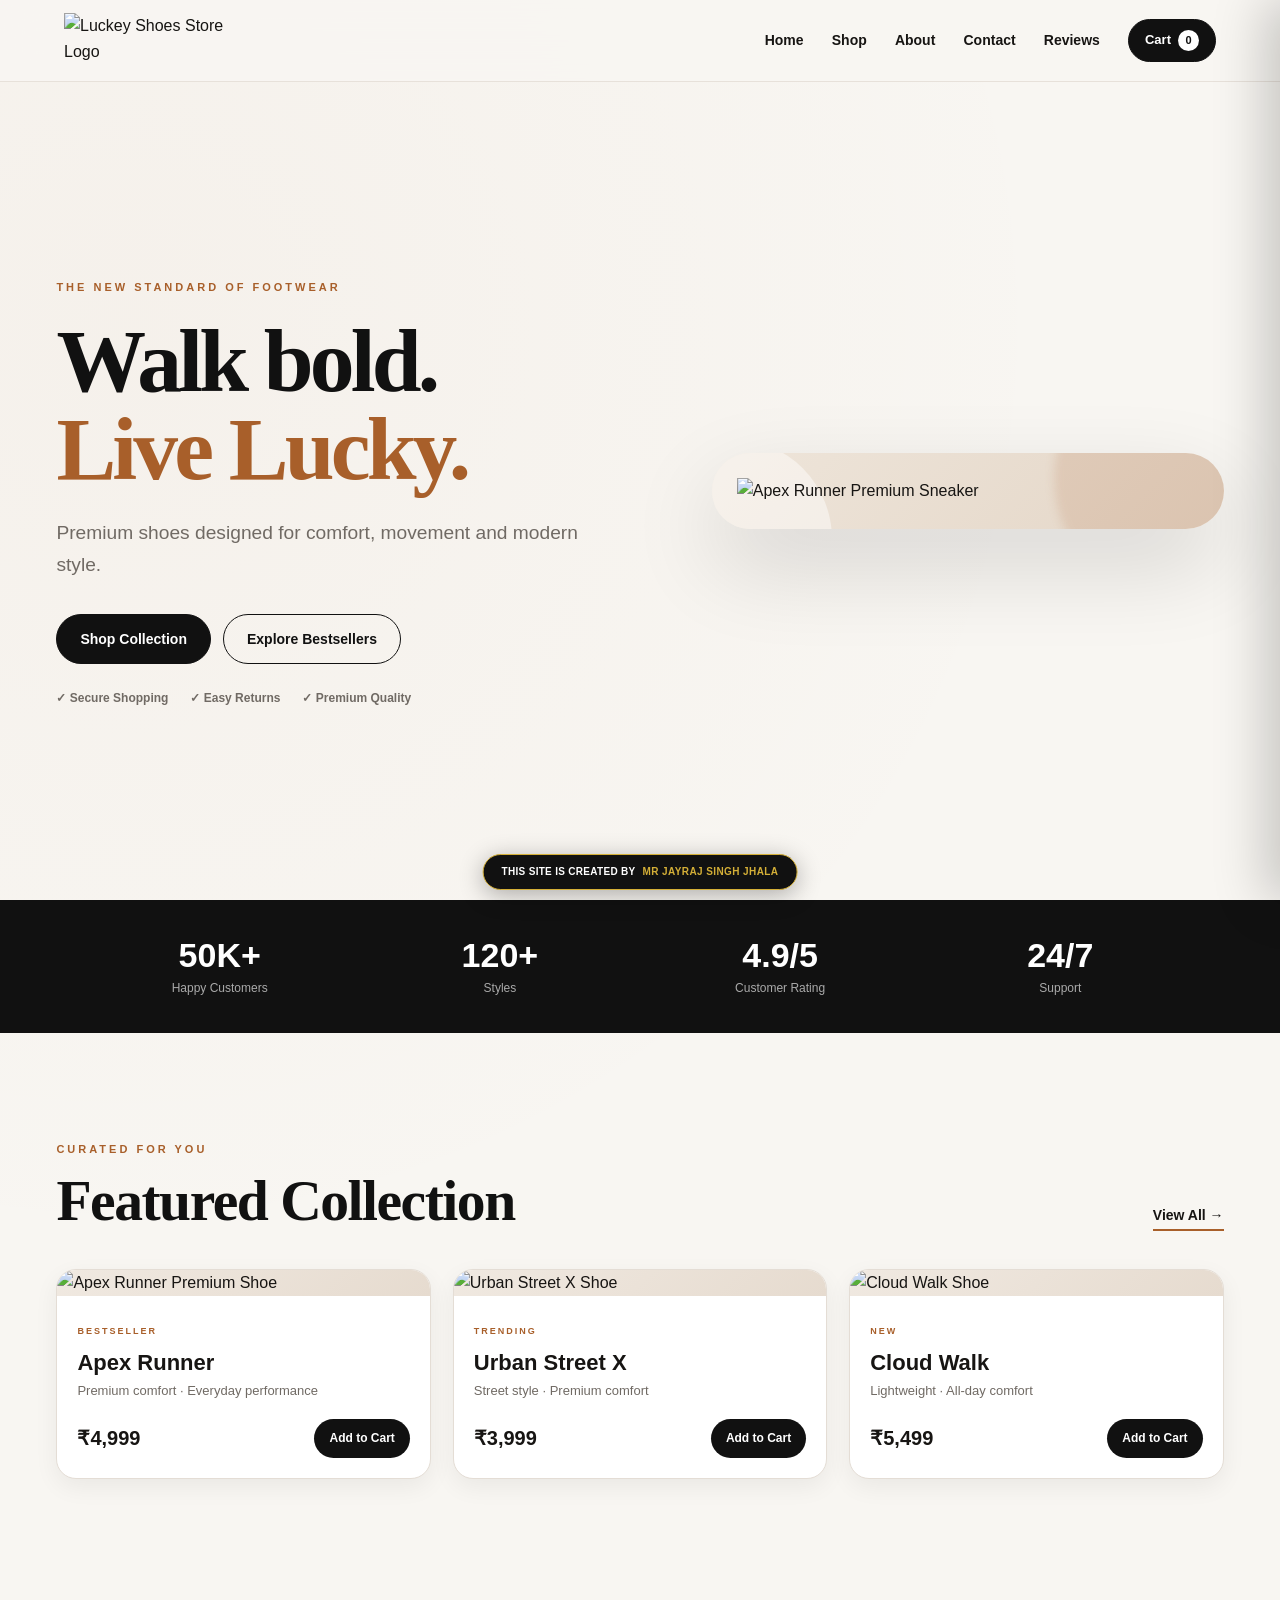
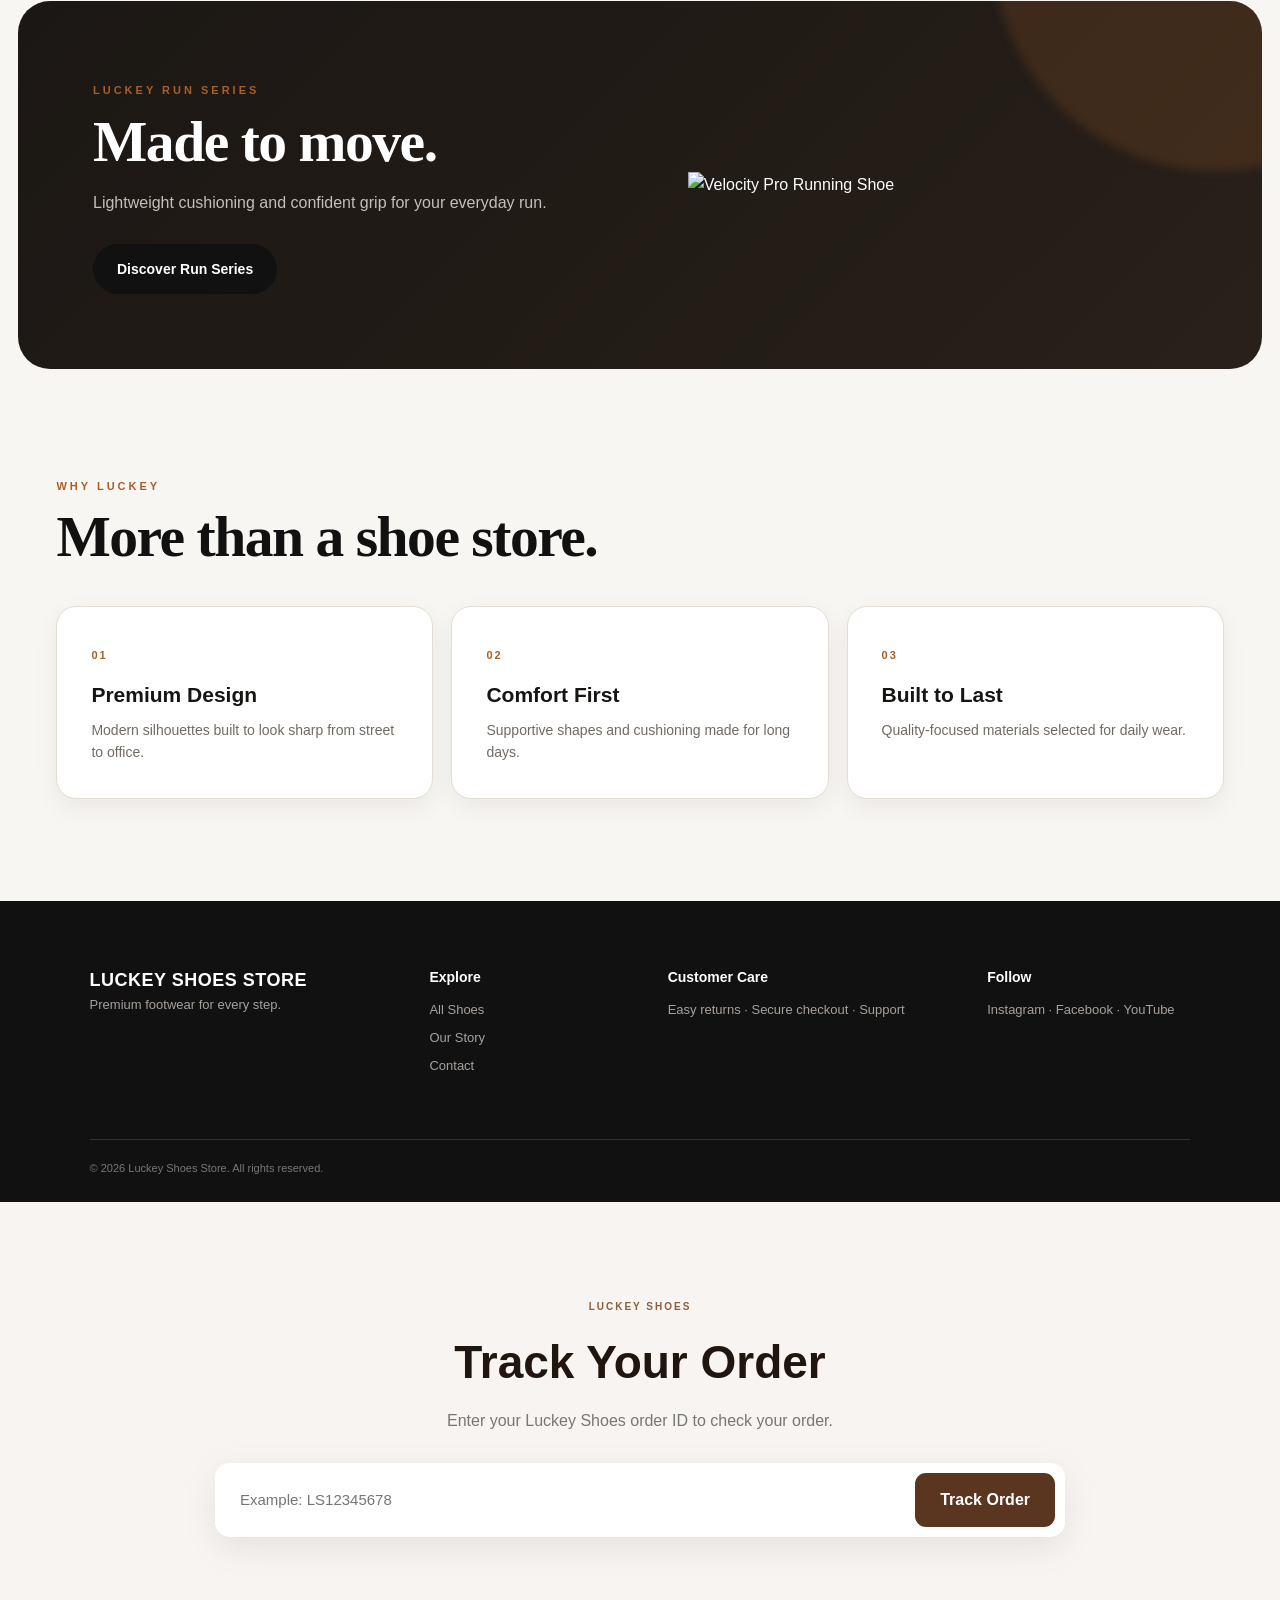
==== index.html @ 4b7e7df0 "Add files via upload" ====
<!DOCTYPE html>
<html lang="en">
<head>

<link rel="icon" href="/assets/favicon.png" type="image/png">
<link rel="shortcut icon" href="/assets/favicon.png" type="image/png">
<link rel="apple-touch-icon" href="/assets/favicon.png">

<link rel="icon" type="image/png" href="/favicon.png">

<!-- Open Graph Image -->
<meta property="og:image" content="https://luckey-shoes-store.vercel.app/og-image.jpg">
<meta property="og:image:type" content="image/jpeg">
<meta property="og:image:width" content="1536">
<meta property="og:image:height" content="1024">
<meta property="og:title" content="Luckey Shoes Collection">
<meta property="og:description" content="Step Into Legacy — Luckey Shoes Collection">

  <!-- =========================================
       BASIC META
       ========================================= -->

  <meta charset="UTF-8">

  <meta
    name="viewport"
    content="width=device-width, initial-scale=1.0">

  <meta
    name="theme-color"
    content="#111111">

  <meta
    name="robots"
    content="index, follow, max-image-preview:large">

  <!-- =========================================
       SEO TITLE
       ========================================= -->

  <title>
    Luckey Shoes Store | Premium Shoes & Sneakers
  </title>


  <!-- =========================================
       SEO DESCRIPTION
       ========================================= -->

  <meta
    name="description"
    content="Shop premium shoes, sneakers, running shoes, formal footwear and stylish streetwear at Luckey Shoes Store. Discover quality footwear for every step.">


  <!-- =========================================
       KEYWORDS
       ========================================= -->

  <meta
    name="keywords"
    content="Luckey Shoes Store, shoes store, buy shoes online, sneakers, running shoes, formal shoes, sports shoes, men's shoes, women's shoes, premium footwear, footwear store, sneakers India">


  <!-- =========================================
       AUTHOR
       ========================================= -->

  <meta
    name="author"
    content="Luckey Shoes Store">


  <!-- =========================================
       CANONICAL URL
       ========================================= -->

  <link
    rel="canonical"
    href="https://luckey-shoe-store.vercel.app/">


  <!-- =========================================
       FAVICON
       ========================================= -->

  <link
    rel="icon"
    type="image/png"
    sizes="48x48"
    href="/assets/favicon.png">

  <link
    rel="apple-touch-icon"
    href="/assets/favicon.png">


  <!-- =========================================
       WEB APP MANIFEST
       ========================================= -->

  <link
    rel="manifest"
    href="/manifest.json">


  <!-- =========================================
       OPEN GRAPH — WHATSAPP / FACEBOOK
       ========================================= -->

  <meta
    property="og:type"
    content="website">

  <meta
    property="og:site_name"
    content="Luckey Shoes Store">

  <meta
    property="og:title"
    content="Luckey Shoes Store | Premium Shoes & Sneakers">

  <meta
    property="og:description"
    content="Premium footwear for every step. Explore sneakers, running shoes, formal shoes and more.">

  <meta
    property="og:image"
    content="https://luckey-shoe-store.vercel.app/assets/og-image.jpg">

  <meta
    property="og:image:width"
    content="1200">

  <meta
    property="og:image:height"
    content="630">

  <meta
    property="og:url"
    content="https://YOUR-DOMAIN.vercel.app/">


  <!-- =========================================
       TWITTER / X
       ========================================= -->

  <meta
    name="twitter:card"
    content="summary_large_image">

  <meta
    name="twitter:title"
    content="Luckey Shoes Store | Premium Shoes & Sneakers">

  <meta
    name="twitter:description"
    content="Discover premium footwear at Luckey Shoes Store.">

  <meta
    name="twitter:image"
    content="https://luckey-shoe-store.vercel.app/assets/og-image.jpg">


  <!-- =========================================
       STRUCTURED DATA — LOCAL BUSINESS / STORE
       ========================================= -->

  <script type="application/ld+json">
  {
    "@context": "https://schema.org",
    "@type": "ShoeStore",

    "name": "Luckey Shoes Store",

    "description": "Premium shoes, sneakers, running shoes and formal footwear.",

    "url": "https://luckey-shoe-store.vercel.app/",

    "logo": "https://luckey-shoe-store.vercel.app/assets/logo.png",

    "image": "https://luckey-shoe-store.vercel.app/assets/og-image.jpg",

    "priceRange": "₹₹",

    "sameAs": []
  }
  </script>


  <!-- =========================================
       STYLESHEET
       ========================================= -->

  <link
    rel="stylesheet"
    href="style.css">


</head>

<body>

  <!-- HEADER -->
  <header class="site-header">
<a href="index.html" class="brand">
  <img
    src="assets/logo.png"
    alt="Luckey Shoes Store Logo">
</a>
    <button
      class="menu-toggle"
      aria-label="Open navigation">
      ☰
    </button>

    <nav class="nav" id="nav">

      <a href="index.html">
        Home
      </a>

      <a href="shop.html">
        Shop
      </a>

      <a href="about.html">
        About
      </a>

      <a href="contact.html">
        Contact
      </a>

 <a href="reviews.html">
        Reviews
      </a>


      <button class="cart-btn" id="cartBtn">
        Cart
        <span id="cartCount">0</span>
      </button>

    </nav>

  </header>


  <!-- MAIN -->
  <main>

    <!-- HERO -->
    <section class="hero">

      <div class="hero-copy">

        <span class="eyebrow">
          THE NEW STANDARD OF FOOTWEAR
        </span>

        <h1>
          Walk bold.
          <br>
          <em>Live Lucky.</em>
        </h1>

        <p>
          Premium shoes designed for comfort,
          movement and modern style.
        </p>

        <div class="actions">

          <a
            href="shop.html"
            class="btn primary">
            Shop Collection
          </a>

          <a
            href="#featured"
            class="btn ghost">
            Explore Bestsellers
          </a>

        </div>

        <div class="trust">

          <span>
            ✓ Secure Shopping
          </span>

          <span>
            ✓ Easy Returns
          </span>

          <span>
            ✓ Premium Quality
          </span>

        </div>

      </div>


      <div class="hero-art">

        <img
          src="assets/shoe-1.svg"
          alt="Apex Runner Premium Sneaker">

      </div>

    </section>


    <!-- STATS -->
    <section class="stats">

      <div>
        <strong>50K+</strong>
        <span>Happy Customers</span>
      </div>

      <div>
        <strong>120+</strong>
        <span>Styles</span>
      </div>

      <div>
        <strong>4.9/5</strong>
        <span>Customer Rating</span>
      </div>

      <div>
        <strong>24/7</strong>
        <span>Support</span>
      </div>

    </section>


    <!-- FEATURED -->
    <section
      class="section"
      id="featured">

      <div class="section-head">

        <div>

          <span class="eyebrow">
            CURATED FOR YOU
          </span>

          <h2>
            Featured Collection
          </h2>

        </div>

        <a
          href="shop.html"
          class="text-link">
          View All →
        </a>

      </div>


      <div class="product-grid">


        <!-- PRODUCT 1 -->
        <article class="product-card">

          <div class="product-img">

            <img
              src="assets/shoe-2.svg"
              alt="Apex Runner Premium Shoe"
              loading="lazy">

          </div>

          <div class="product-info">

            <span class="tag">
              BESTSELLER
            </span>

            <h3>
              Apex Runner
            </h3>

            <p>
              Premium comfort · Everyday performance
            </p>

            <div class="price-row">

              <strong>
                ₹4,999
              </strong>

              <button
                class="add-cart"
                data-name="Apex Runner"
                data-price="₹4,999">

                Add to Cart

              </button>

            </div>

          </div>

        </article>


        <!-- PRODUCT 2 -->
        <article class="product-card">

          <div class="product-img">

            <img
              src="assets/shoe-3.svg"
              alt="Urban Street X Shoe"
              loading="lazy">

          </div>

          <div class="product-info">

            <span class="tag">
              TRENDING
            </span>

            <h3>
              Urban Street X
            </h3>

            <p>
              Street style · Premium comfort
            </p>

            <div class="price-row">

              <strong>
                ₹3,999
              </strong>

              <button
                class="add-cart"
                data-name="Urban Street X"
                data-price="₹3,999">

                Add to Cart

              </button>

            </div>

          </div>

        </article>


        <!-- PRODUCT 3 -->
        <article class="product-card">

          <div class="product-img">

            <img
              src="assets/shoe-4.svg"
              alt="Cloud Walk Shoe"
              loading="lazy">

          </div>

          <div class="product-info">

            <span class="tag">
              NEW
            </span>

            <h3>
              Cloud Walk
            </h3>

            <p>
              Lightweight · All-day comfort
            </p>

            <div class="price-row">

              <strong>
                ₹5,499
              </strong>

              <button
                class="add-cart"
                data-name="Cloud Walk"
                data-price="₹5,499">

                Add to Cart

              </button>

            </div>

          </div>

        </article>


      </div>

    </section>


    <!-- RUN SERIES -->
    <section class="banner">

      <div>

        <span class="eyebrow">
          LUCKEY RUN SERIES
        </span>

        <h2>
          Made to move.
        </h2>

        <p>
          Lightweight cushioning and confident grip
          for your everyday run.
        </p>

        <a
          href="shop.html"
          class="btn primary">

          Discover Run Series

        </a>

      </div>


      <img
        src="assets/shoe-5.svg"
        alt="Velocity Pro Running Shoe">

    </section>


    <!-- WHY LUCKEY -->
    <section class="section">

      <div class="section-head">

        <div>

          <span class="eyebrow">
            WHY LUCKEY
          </span>

          <h2>
            More than a shoe store.
          </h2>

        </div>

      </div>


      <div class="features">

        <div>

          <b>
            01
          </b>

          <h3>
            Premium Design
          </h3>

          <p>
            Modern silhouettes built to look
            sharp from street to office.
          </p>

        </div>


        <div>

          <b>
            02
          </b>

          <h3>
            Comfort First
          </h3>

          <p>
            Supportive shapes and cushioning
            made for long days.
          </p>

        </div>


        <div>

          <b>
            03
          </b>

          <h3>
            Built to Last
          </h3>

          <p>
            Quality-focused materials selected
            for daily wear.
          </p>

        </div>

      </div>

    </section>

  </main>


  <!-- FOOTER -->
  <footer class="footer">

    <div>

      <strong>
        LUCKEY SHOES STORE
      </strong>

      <p>
        Premium footwear for every step.
      </p>

    </div>


    <div>

      <h4>
        Explore
      </h4>

      <a href="shop.html">
        All Shoes
      </a>

      <a href="about.html">
        Our Story
      </a>

      <a href="contact.html">
        Contact
      </a>

    </div>


    <div>

      <h4>
        Customer Care
      </h4>

      <p>
        Easy returns · Secure checkout · Support
      </p>

    </div>


    <div>

      <h4>
        Follow
      </h4>

      <p>
        Instagram · Facebook · YouTube
      </p>

    </div>


    <div class="copyright">

      © 2026 Luckey Shoes Store.
      All rights reserved.

    </div>

  </footer>

<!-- =========================================
     LUCKEY SHOES STORE — CREATOR BADGE
     ========================================= -->
<div class="creator-badge">
  <span class="creator-text">
    THIS SITE IS CREATED BY
  </span>

  <strong>
    MR JAYRAJ SINGH JHALA
  </strong>
</div>

<!-- PART 19 : PRODUCT QUICK VIEW -->
<div class="quick-view-overlay" id="quickView">
  <div class="quick-view-box">
    <button class="quick-close" onclick="closeQuickView()">×</button>

    <div class="quick-image">
      <img id="quickProductImage" src="" alt="Product">
    </div>

    <div class="quick-info">
      <span class="quick-badge">LUCKEY SHOES</span>
      <h2 id="quickProductName">Shoe Name</h2>
      <div class="quick-rating">★★★★★ <span>Premium Quality</span></div>
      <p id="quickProductDescription">
        Premium footwear designed for comfort, style and everyday use.
      </p>

      <div class="quick-price" id="quickProductPrice">₹0</div>

      <div class="size-title">Select Size</div>
      <div class="size-options">
        <button onclick="selectQuickSize(this)">6</button>
        <button onclick="selectQuickSize(this)">7</button>
        <button onclick="selectQuickSize(this)">8</button>
        <button onclick="selectQuickSize(this)">9</button>
        <button onclick="selectQuickSize(this)">10</button>
      </div>

      <button class="quick-cart-btn" onclick="addQuickProductToCart()">
        🛒 Add To Cart
      </button>
    </div>
  </div>
</div>

<!-- CART NOTIFICATION -->
<div class="cart-notification" id="cartNotification">
  <span>✓</span>
  <div>
    <strong>Added to Cart</strong>
    <small>Your product has been added successfully.</small>
  </div>
</div>

<!-- =====================================================
     PART 20 — CART DRAWER
===================================================== -->

<div class="cart-overlay" id="cartOverlay" onclick="closeCart()"></div>

<aside class="cart-drawer" id="cartDrawer">

  <div class="cart-header">
    <div>
      <span class="cart-small-title">LUCKEY SHOES</span>
      <h2>Your Cart</h2>
    </div>

    <button class="cart-close" onclick="closeCart()">×</button>
  </div>

  <div class="cart-items" id="cartItems">
    <!-- Products appear here -->
  </div>

  <div class="empty-cart" id="emptyCart">
    <div class="empty-cart-icon">🛒</div>
    <h3>Your cart is empty</h3>
    <p>Add your favorite shoes to continue.</p>

    <button onclick="closeCart()">
      Continue Shopping
    </button>
  </div>

  <div class="cart-footer" id="cartFooter">

    <div class="cart-summary-row">
      <span>Subtotal</span>
      <strong id="cartSubtotal">₹0</strong>
    </div>

    <div class="cart-summary-row">
      <span>Delivery</span>
      <strong id="cartDelivery">FREE</strong>
    </div>

    <div class="cart-total-row">
      <span>Total</span>
      <strong id="cartTotal">₹0</strong>
    </div>

    <button class="checkout-btn" onclick="openCheckout()">
      Proceed To Checkout →
    </button>

  </div>

</aside>


<!-- =====================================================
     PART 20 — CHECKOUT MODAL
===================================================== -->

<div class="checkout-overlay" id="checkoutOverlay">

  <div class="checkout-box">

    <button class="checkout-close" onclick="closeCheckout()">
      ×
    </button>

    <div class="checkout-title">
      <span>LUCKEY SHOES</span>
      <h2>Checkout</h2>
      <p>Complete your order details.</p>
    </div>

    <form id="checkoutForm" onsubmit="placeOrder(event)">

      <div class="checkout-grid">

        <div class="checkout-field">
          <label>Full Name</label>
          <input
            type="text"
            id="customerName"
            placeholder="Enter your name"
            required
          >
        </div>

        <div class="checkout-field">
          <label>Mobile Number</label>
          <input
            type="tel"
            id="customerPhone"
            placeholder="Enter mobile number"
            pattern="[0-9]{10}"
            required
          >
        </div>

      </div>

      <div class="checkout-field">
        <label>Email Address</label>
        <input
          type="email"
          id="customerEmail"
          placeholder="Enter your email"
          required
        >
      </div>

      <div class="checkout-field">
        <label>Delivery Address</label>
        <textarea
          id="customerAddress"
          rows="4"
          placeholder="House / Street / Area / City / State / PIN"
          required
        ></textarea>
      </div>

      <div class="checkout-field">
        <label>Payment Method</label>

        <select id="paymentMethod" required>
          <option value="">Select payment method</option>
          <option value="Cash on Delivery">
            Cash on Delivery
          </option>
          <option value="UPI">
            UPI
          </option>
          <option value="Online Payment">
            Online Payment
          </option>
        </select>
      </div>

      <div class="checkout-final">

        <span>Order Total</span>

        <strong id="checkoutTotal">
          ₹0
        </strong>

      </div>

      <button
        type="submit"
        class="place-order-btn"
      >
        Place Order ✓
      </button>

    </form>

  </div>

</div>


<!-- =====================================================
     PART 20 — ORDER SUCCESS
===================================================== -->

<div class="order-success" id="orderSuccess">

  <div class="success-card">

    <div class="success-icon">
      ✓
    </div>

    <span>ORDER CONFIRMED</span>

    <h2>Thank You!</h2>

    <p>
      Your order has been placed successfully.
    </p>

    <div class="order-number">
      Order ID:
      <strong id="orderId">
        LS000000
      </strong>
    </div>

    <button onclick="closeSuccess()">
      Continue Shopping
    </button>

  </div>

</div>

<!-- =====================================================
     PART 21 — ORDER TRACKING
===================================================== -->

<section class="order-tracking-section" id="orderTracking">

  <div class="tracking-container">

    <div class="tracking-heading">
      <span>LUCKEY SHOES</span>
      <h2>Track Your Order</h2>
      <p>Enter your Luckey Shoes order ID to check your order.</p>
    </div>

    <div class="tracking-search">
      <input
        type="text"
        id="trackingOrderInput"
        placeholder="Example: LS12345678"
      >

      <button onclick="trackLuckeyOrder()">
        Track Order
      </button>
    </div>

    <div
      class="tracking-result"
      id="trackingResult"
    ></div>

  </div>

</section>


<!-- =====================================================
     ORDER HISTORY MODAL
===================================================== -->

<div
  class="history-overlay"
  id="historyOverlay"
>

  <div class="history-box">

    <button
      class="history-close"
      onclick="closeOrderHistory()"
    >
      ×
    </button>

    <div class="history-title">
      <span>LUCKEY SHOES</span>
      <h2>Order History</h2>
    </div>

    <div
      id="orderHistoryList"
      class="order-history-list"
    ></div>

  </div>

</div>

</body>
</html>
---- style.css ----
/* =========================================================
   LUCKEY SHOES STORE
   PREMIUM RESPONSIVE STYLESHEET
   ========================================================= */

/* =========================================================
   1. ROOT VARIABLES
   ========================================================= */

:root {
  --black: #111111;
  --black-2: #1b1714;

  --white: #ffffff;

  --cream: #f8f6f2;
  --cream-2: #eee7df;

  --brown: #a85f2a;
  --brown-light: #c98242;
  --brown-dark: #743c19;

  --text: #171513;
  --muted: #706a64;

  --border: #e4ddd5;

  --success: #23844d;

  --shadow-small:
    0 8px 25px rgba(0, 0, 0, 0.06);

  --shadow-medium:
    0 20px 55px rgba(0, 0, 0, 0.10);

  --shadow-large:
    0 35px 90px rgba(0, 0, 0, 0.14);

  --radius-small: 12px;
  --radius-medium: 20px;
  --radius-large: 32px;
  --radius-pill: 999px;

  --max-width: 1500px;

  --transition-fast: 0.2s ease;
  --transition: 0.35s ease;
}


/* =========================================================
   2. RESET
   ========================================================= */

* {
  margin: 0;
  padding: 0;
  box-sizing: border-box;
}

html {
  scroll-behavior: smooth;
  scroll-padding-top: 90px;
}

body {
  min-height: 100vh;

  background:
    radial-gradient(
      circle at 10% 10%,
      rgba(168, 95, 42, 0.035),
      transparent 30%
    ),
    var(--cream);

  color: var(--text);

  font-family:
    "DM Sans",
    Arial,
    Helvetica,
    sans-serif;

  line-height: 1.6;

  overflow-x: hidden;

  -webkit-font-smoothing: antialiased;
  text-rendering: optimizeLegibility;
}

img {
  max-width: 100%;
  height: auto;
  display: block;
}

a {
  color: inherit;
  text-decoration: none;
}

button,
input,
textarea,
select {
  font: inherit;
}

button {
  cursor: pointer;
}

ul,
ol {
  list-style: none;
}


/* =========================================================
   3. TEXT SELECTION
   ========================================================= */

::selection {
  background: var(--brown);
  color: var(--white);
}


/* =========================================================
   4. SCROLLBAR
   ========================================================= */

::-webkit-scrollbar {
  width: 10px;
}

::-webkit-scrollbar-track {
  background: var(--cream);
}

::-webkit-scrollbar-thumb {
  background: var(--brown);
  border-radius: 20px;
}

::-webkit-scrollbar-thumb:hover {
  background: var(--brown-dark);
}


/* =========================================================
   5. SITE HEADER
   ========================================================= */

.site-header {
  width: 100%;

  height: 82px;

  padding:
    0
    clamp(18px, 5vw, 80px);

  display: flex;

  align-items: center;

  justify-content: space-between;

  gap: 30px;

  position: sticky;

  top: 0;

  z-index: 1000;

  background:
    rgba(248, 246, 242, 0.92);

  border-bottom:
    1px solid rgba(228, 221, 213, 0.8);

  backdrop-filter: blur(18px);
  -webkit-backdrop-filter: blur(18px);
}


/* =========================================================
   6. LOGO
   ========================================================= */

.brand {
  display: inline-flex;

  align-items: center;

  flex-shrink: 0;

  transition:
    transform var(--transition-fast);
}

.brand:hover {
  transform: translateY(-2px);
}

.brand img {
  width: clamp(155px, 15vw, 210px);

  height: auto;

  display: block;
}


/* =========================================================
   7. DESKTOP NAVIGATION
   ========================================================= */

.nav {
  display: flex;

  align-items: center;

  justify-content: flex-end;

  gap: clamp(16px, 2.2vw, 32px);

  font-size: 14px;

  font-weight: 700;
}

.nav a {
  position: relative;

  padding: 8px 0;

  color: var(--text);

  transition:
    color var(--transition-fast);
}

.nav a::after {
  content: "";

  position: absolute;

  left: 0;

  bottom: 0;

  width: 0;

  height: 2px;

  background: var(--brown);

  border-radius: 10px;

  transition:
    width var(--transition-fast);
}

.nav a:hover {
  color: var(--brown);
}

.nav a:hover::after {
  width: 100%;
}


/* =========================================================
   8. CART BUTTON
   ========================================================= */

.cart-btn {
  display: inline-flex;

  align-items: center;

  justify-content: center;

  gap: 7px;

  min-width: 86px;

  padding:
    10px
    16px;

  border:
    1px solid var(--black);

  border-radius:
    var(--radius-pill);

  background:
    var(--black);

  color:
    var(--white);

  font-size: 13px;

  font-weight: 700;

  transition:
    transform var(--transition-fast),
    background var(--transition-fast),
    box-shadow var(--transition-fast);
}

.cart-btn:hover {
  transform: translateY(-2px);

  background:
    var(--brown);

  border-color:
    var(--brown);

  box-shadow:
    0 10px 25px rgba(168, 95, 42, 0.2);
}

.cart-btn:active {
  transform: scale(0.97);
}

.cart-btn span {
  display: inline-flex;

  align-items: center;

  justify-content: center;

  min-width: 21px;

  height: 21px;

  padding: 0 5px;

  border-radius: 50%;

  background:
    var(--white);

  color:
    var(--black);

  font-size: 11px;

  font-weight: 800;
}


/* =========================================================
   9. MOBILE MENU BUTTON
   ========================================================= */

.menu-toggle {
  display: none;

  width: 45px;
  height: 45px;

  border: 1px solid var(--border);

  border-radius: 50%;

  background: var(--white);

  color: var(--black);

  font-size: 22px;

  line-height: 1;

  transition:
    transform var(--transition-fast),
    background var(--transition-fast);
}

.menu-toggle:hover {
  background: var(--black);

  color: var(--white);

  transform: rotate(5deg);
}


/* =========================================================
   10. HERO SECTION
   ========================================================= */

.hero {
  width: min(
    calc(100% - 36px),
    var(--max-width)
  );

  min-height:
    calc(100vh - 82px);

  margin:
    0 auto;

  padding:
    clamp(50px, 7vw, 110px)
    clamp(0px, 3vw, 45px);

  display: grid;

  grid-template-columns:
    minmax(0, 1.05fr)
    minmax(0, 0.95fr);

  align-items: center;

  gap:
    clamp(35px, 7vw, 110px);
}


/* =========================================================
   11. EYEBROW
   ========================================================= */

.eyebrow {
  display: inline-block;

  color: var(--brown);

  font-size: 11px;

  font-weight: 800;

  letter-spacing: 3px;

  line-height: 1.3;

  text-transform: uppercase;
}


/* =========================================================
   12. HERO TITLE
   ========================================================= */

.hero h1 {
  max-width: 850px;

  margin:
    18px 0 24px;

  font-family:
    "Playfair Display",
    Georgia,
    serif;

  font-size:
    clamp(
      50px,
      7vw,
      100px
    );

  font-weight: 700;

  line-height: 0.98;

  letter-spacing:
    clamp(-4px, -0.3vw, -2px);

  color: var(--black);
}

.hero h1 em {
  color: var(--brown);

  font-style: normal;
}


/* =========================================================
   13. HERO DESCRIPTION
   ========================================================= */

.hero p {
  max-width: 600px;

  color: var(--muted);

  font-size:
    clamp(
      16px,
      1.5vw,
      20px
    );

  line-height: 1.7;
}


/* =========================================================
   14. BUTTONS
   ========================================================= */

.actions {
  display: flex;

  align-items: center;

  flex-wrap: wrap;

  gap: 12px;

  margin-top: 32px;
}

.btn {
  display: inline-flex;

  align-items: center;

  justify-content: center;

  min-height: 50px;

  padding:
    13px
    23px;

  border:
    1px solid var(--black);

  border-radius:
    var(--radius-pill);

  font-size: 14px;

  font-weight: 800;

  transition:
    transform var(--transition-fast),
    background var(--transition-fast),
    color var(--transition-fast),
    box-shadow var(--transition-fast);
}

.btn:hover {
  transform: translateY(-3px);
}

.btn:active {
  transform: scale(0.97);
}

.btn.primary {
  background: var(--black);

  color: var(--white);
}

.btn.primary:hover {
  background: var(--brown);

  border-color: var(--brown);

  box-shadow:
    0 15px 30px rgba(168, 95, 42, 0.2);
}

.btn.ghost {
  background: transparent;

  color: var(--black);
}

.btn.ghost:hover {
  background: var(--black);

  color: var(--white);
}


/* =========================================================
   15. TRUST FEATURES
   ========================================================= */

.trust {
  display: flex;

  align-items: center;

  flex-wrap: wrap;

  gap:
    10px 22px;

  margin-top: 25px;

  color: var(--muted);

  font-size: 12px;

  font-weight: 600;
}

.trust span {
  position: relative;
}


/* =========================================================
   16. HERO PRODUCT ART
   ========================================================= */

.hero-art {
  position: relative;

  padding:
    clamp(10px, 2vw, 25px);

  border-radius:
    clamp(25px, 3vw, 40px);

  background:
    linear-gradient(
      135deg,
      #eee5da,
      #e4d6c7
    );

  box-shadow:
    var(--shadow-large);

  overflow: hidden;
}

.hero-art::before {
  content: "";

  position: absolute;

  width: 250px;
  height: 250px;

  top: -100px;
  right: -80px;

  background:
    rgba(168, 95, 42, 0.14);

  border-radius: 50%;

  filter: blur(5px);
}

.hero-art::after {
  content: "";

  position: absolute;

  width: 200px;
  height: 200px;

  bottom: -110px;
  left: -80px;

  background:
    rgba(255, 255, 255, 0.45);

  border-radius: 50%;
}

.hero-art img {
  width: 100%;

  position: relative;

  z-index: 2;

  transition:
    transform 0.7s cubic-bezier(
      0.2,
      0.7,
      0.2,
      1
    );
}

.hero-art:hover img {
  transform:
    scale(1.04)
    rotate(-1deg);
}


/* =========================================================
   17. STATS
   ========================================================= */

.stats {
  width: 100%;

  display: grid;

  grid-template-columns:
    repeat(4, 1fr);

  gap: 20px;

  padding:
    35px
    clamp(20px, 7vw, 100px);

  background:
    var(--black);

  color:
    var(--white);
}

.stats div {
  display: flex;

  flex-direction: column;

  align-items: center;

  justify-content: center;

  text-align: center;

  gap: 3px;
}

.stats strong {
  font-size:
    clamp(
      23px,
      3vw,
      34px
    );

  line-height: 1.2;
}

.stats span {
  color: #aaa;

  font-size: 12px;

  font-weight: 500;
}


/* =========================================================
   18. GENERAL SECTION
   ========================================================= */

.section {
  width: min(
    calc(100% - 36px),
    var(--max-width)
  );

  margin:
    0 auto;

  padding:
    clamp(60px, 8vw, 110px)
    clamp(0px, 3vw, 45px);
}


/* =========================================================
   19. SECTION HEADER
   ========================================================= */

.section-head {
  display: flex;

  align-items: flex-end;

  justify-content: space-between;

  gap: 30px;

  margin-bottom: 38px;
}

.section h2,
.banner h2 {
  margin-top: 10px;

  color: var(--black);

  font-family:
    "Playfair Display",
    Georgia,
    serif;

  font-size:
    clamp(
      34px,
      4.5vw,
      60px
    );

  line-height: 1.05;

  letter-spacing: -1.5px;
}


/* =========================================================
   20. TEXT LINK
   ========================================================= */

.text-link {
  position: relative;

  padding-bottom: 5px;

  font-size: 14px;

  font-weight: 800;

  white-space: nowrap;
}

.text-link::after {
  content: "";

  position: absolute;

  left: 0;

  bottom: 0;

  width: 100%;

  height: 2px;

  background: var(--brown);

  transform-origin: left;

  transition:
    transform var(--transition-fast);
}

.text-link:hover::after {
  transform:
    scaleX(0.5);
}


/* =========================================================
   21. PRODUCT GRID
   ========================================================= */

.product-grid {
  display: grid;

  grid-template-columns:
    repeat(3, minmax(0, 1fr));

  gap: 22px;
}


/* =========================================================
   22. PRODUCT CARD
   ========================================================= */

.product-card {
  min-width: 0;

  background:
    var(--white);

  border:
    1px solid var(--border);

  border-radius:
    var(--radius-medium);

  overflow: hidden;

  box-shadow:
    var(--shadow-small);

  transition:
    transform var(--transition),
    box-shadow var(--transition),
    border-color var(--transition);
}

.product-card:hover {
  transform:
    translateY(-7px);

  border-color:
    #d4c5b8;

  box-shadow:
    var(--shadow-medium);
}


/* =========================================================
   23. PRODUCT IMAGE
   ========================================================= */

.product-img {
  position: relative;

  overflow: hidden;

  background:
    linear-gradient(
      135deg,
      #f0e9e1,
      #e6dbcf
    );
}

.product-img::after {
  content: "";

  position: absolute;

  inset: 0;

  background:
    linear-gradient(
      120deg,
      transparent 45%,
      rgba(255,255,255,0.3),
      transparent 55%
    );

  transform:
    translateX(-120%);

  transition:
    transform 0.7s ease;
}

.product-card:hover
.product-img::after {
  transform:
    translateX(120%);
}

.product-img img {
  width: 100%;

  transition:
    transform 0.55s ease;
}

.product-card:hover
.product-img img {
  transform:
    scale(1.045);
}


/* =========================================================
   24. PRODUCT INFORMATION
   ========================================================= */

.product-info {
  padding:
    20px;
}

.product-info h3 {
  margin:
    7px 0 5px;

  font-size:
    clamp(
      18px,
      2vw,
      22px
    );

  line-height: 1.25;
}

.product-info p {
  margin-bottom: 18px;

  color: var(--muted);

  font-size: 13px;

  line-height: 1.5;
}


/* =========================================================
   25. PRODUCT TAG
   ========================================================= */

.tag {
  display: inline-block;

  color: var(--brown);

  font-size: 9px;

  font-weight: 900;

  letter-spacing: 2px;

  text-transform: uppercase;
}


/* =========================================================
   26. PRODUCT PRICE ROW
   ========================================================= */

.price-row {
  display: flex;

  align-items: center;

  justify-content: space-between;

  gap: 12px;
}

.price-row strong {
  font-size: 20px;

  line-height: 1;

  white-space: nowrap;
}


/* =========================================================
   27. ADD CART
   ========================================================= */

.add-cart {
  border: 0;

  border-radius:
    var(--radius-pill);

  padding:
    10px
    15px;

  background:
    var(--black);

  color:
    var(--white);

  font-size: 12px;

  font-weight: 800;

  transition:
    transform var(--transition-fast),
    background var(--transition-fast);
}

.add-cart:hover {
  background:
    var(--brown);

  transform:
    translateY(-2px);
}

.add-cart:active {
  transform:
    scale(0.96);
}


/* =========================================================
   28. PROMOTIONAL BANNER
   ========================================================= */

.banner {
  width: min(
    calc(100% - 36px),
    var(--max-width)
  );

  margin:
    20px auto
    0;

  padding:
    clamp(35px, 6vw, 75px);

  display: grid;

  grid-template-columns:
    minmax(0, 1fr)
    minmax(0, 0.9fr);

  align-items: center;

  gap:
    40px;

  border-radius:
    var(--radius-large);

  background:
    linear-gradient(
      135deg,
      #1b1714,
      #282019
    );

  color:
    var(--white);

  overflow: hidden;

  position: relative;
}

.banner::before {
  content: "";

  position: absolute;

  width: 450px;
  height: 450px;

  top: -280px;
  right: -180px;

  border-radius: 50%;

  background:
    rgba(168, 95, 42, 0.2);

  filter: blur(5px);
}

.banner > div,
.banner img {
  position: relative;

  z-index: 2;
}

.banner h2 {
  color: var(--white);

  margin-bottom: 18px;
}

.banner p {
  max-width: 540px;

  margin-bottom: 28px;

  color: #c6beb8;

  font-size: 16px;
}

.banner img {
  width: 100%;

  transition:
    transform 0.6s ease;
}

.banner:hover img {
  transform:
    scale(1.04)
    rotate(-1deg);
}


/* =========================================================
   29. FEATURES
   ========================================================= */

.features {
  display: grid;

  grid-template-columns:
    repeat(3, minmax(0, 1fr));

  gap: 18px;
}

.features > div {
  padding:
    clamp(24px, 3vw, 34px);

  background:
    var(--white);

  border:
    1px solid var(--border);

  border-radius:
    var(--radius-medium);

  box-shadow:
    var(--shadow-small);

  transition:
    transform var(--transition),
    box-shadow var(--transition);
}

.features > div:hover {
  transform:
    translateY(-5px);

  box-shadow:
    var(--shadow-medium);
}

.features b {
  color: var(--brown);

  font-size: 11px;

  letter-spacing: 2px;
}

.features h3 {
  margin:
    12px 0 7px;

  font-size: 21px;
}

.features p {
  color: var(--muted);

  font-size: 14px;
}


/* =========================================================
   30. FOOTER
   ========================================================= */

.footer {
  width: 100%;

  display: grid;

  grid-template-columns:
    1.5fr
    1fr
    1.4fr
    1fr;

  gap: 35px;

  padding:
    65px
    clamp(20px, 7vw, 100px)
    25px;

  background:
    var(--black);

  color:
    var(--white);
}

.footer strong {
  font-size: 18px;

  letter-spacing: 0.5px;
}

.footer h4 {
  margin-bottom: 12px;

  font-size: 14px;
}

.footer p,
.footer a {
  color: #a7a19c;

  font-size: 13px;
}

.footer a {
  display: block;

  width: fit-content;

  margin:
    7px 0;

  transition:
    color var(--transition-fast);
}

.footer a:hover {
  color:
    var(--white);
}

.copyright {
  grid-column:
    1 / -1;

  margin-top: 20px;

  padding-top: 20px;

  border-top:
    1px solid #333;

  color: #777;

  font-size: 11px;
}


/* =========================================================
   31. PAGE LAYOUT
   ========================================================= */

.page {
  width: min(
    calc(100% - 36px),
    var(--max-width)
  );

  margin:
    0 auto;

  padding:
    clamp(60px, 8vw, 110px)
    clamp(0px, 3vw, 45px);
}


/* =========================================================
   32. PAGE TITLE
   ========================================================= */

.page-title {
  max-width: 900px;

  margin-bottom:
    clamp(40px, 6vw, 70px);
}

.page-title h1 {
  margin:
    15px 0 20px;

  font-family:
    "Playfair Display",
    Georgia,
    serif;

  font-size:
    clamp(
      45px,
      6vw,
      80px
    );

  line-height: 1;

  letter-spacing:
    -2px;
}

.page-title p {
  max-width: 700px;

  color:
    var(--muted);

  font-size:
    clamp(
      16px,
      1.5vw,
      19px
    );
}


/* =========================================================
   33. FILTER BUTTONS
   ========================================================= */

.filters {
  display: flex;

  align-items: center;

  flex-wrap: wrap;

  gap: 10px;

  margin-bottom: 30px;
}

.filter {
  padding:
    10px
    18px;

  border:
    1px solid var(--border);

  border-radius:
    var(--radius-pill);

  background:
    var(--white);

  color:
    var(--text);

  font-size: 13px;

  font-weight: 700;

  transition:
    background var(--transition-fast),
    color var(--transition-fast),
    border-color var(--transition-fast),
    transform var(--transition-fast);
}

.filter:hover {
  transform:
    translateY(-2px);

  border-color:
    var(--brown);
}

.filter.active {
  background:
    var(--black);

  color:
    var(--white);

  border-color:
    var(--black);
}


/* =========================================================
   34. STORY SECTION
   ========================================================= */

.story {
  display: grid;

  grid-template-columns:
    minmax(0, 1fr)
    minmax(0, 1fr);

  gap:
    clamp(30px, 6vw, 80px);

  align-items: center;

  margin-bottom: 65px;
}

.story h2 {
  margin-bottom: 20px;

  font-family:
    "Playfair Display",
    Georgia,
    serif;

  font-size:
    clamp(
      34px,
      4vw,
      52px
    );

  line-height: 1.05;
}

.story p {
  margin-bottom: 18px;

  color:
    var(--muted);

  font-size: 15px;
}

.story img {
  width: 100%;

  border-radius:
    var(--radius-large);

  box-shadow:
    var(--shadow-medium);
}


/* =========================================================
   35. CONTACT GRID
   ========================================================= */

.contact-grid {
  display: grid;

  grid-template-columns:
    minmax(0, 1.2fr)
    minmax(280px, 0.8fr);

  gap: 24px;
}


/* =========================================================
   36. CONTACT FORM
   ========================================================= */

.contact-form,
.contact-card {
  padding:
    clamp(24px, 4vw, 38px);

  background:
    var(--white);

  border:
    1px solid var(--border);

  border-radius:
    var(--radius-medium);

  box-shadow:
    var(--shadow-small);
}

.contact-form label {
  display: block;

  margin-bottom: 18px;

  color:
    var(--text);

  font-size: 13px;

  font-weight: 800;
}

.contact-form input,
.contact-form textarea {
  display: block;

  width: 100%;

  margin-top: 7px;

  padding:
    13px
    15px;

  border:
    1px solid var(--border);

  border-radius:
    var(--radius-small);

  background:
    #faf9f7;

  color:
    var(--text);

  outline: none;

  resize: vertical;

  transition:
    border-color var(--transition-fast),
    box-shadow var(--transition-fast);
}

.contact-form input:focus,
.contact-form textarea:focus {
  border-color:
    var(--brown);

  box-shadow:
    0 0 0 4px rgba(168, 95, 42, 0.1);
}

.contact-form textarea {
  min-height: 150px;
}

.contact-card h3 {
  margin-bottom: 15px;

  font-family:
    "Playfair Display",
    Georgia,
    serif;

  font-size: 30px;
}

.contact-card p {
  margin-bottom: 18px;

  color:
    var(--muted);

  font-size: 14px;
}


/* =========================================================
   37. FOCUS ACCESSIBILITY
   ========================================================= */

a:focus-visible,
button:focus-visible,
input:focus-visible,
textarea:focus-visible {
  outline:
    3px solid rgba(168, 95, 42, 0.45);

  outline-offset: 3px;
}


/* =========================================================
   38. RESPONSIVE — 1200px
   ========================================================= */

@media (max-width: 1200px) {

  .hero {
    gap: 45px;
  }

  .product-grid {
    grid-template-columns:
      repeat(3, minmax(0, 1fr));
  }

  .footer {
    grid-template-columns:
      1.4fr
      1fr
      1.2fr
      1fr;
  }

}


/* =========================================================
   39. RESPONSIVE — 1000px
   ========================================================= */

@media (max-width: 1000px) {

  .site-header {
    height: 76px;
  }

  .nav {
    gap: 17px;
  }

  .hero {
    min-height:
      auto;

    padding-top:
      65px;

    padding-bottom:
      65px;

    grid-template-columns:
      1fr;

    gap:
      45px;
  }

  .hero-copy {
    max-width:
      850px;
  }

  .hero-art {
    max-width:
      750px;

    width:
      100%;

    margin:
      0 auto;
  }

  .stats {
    grid-template-columns:
      repeat(2, 1fr);

    row-gap:
      30px;
  }

  .product-grid {
    grid-template-columns:
      repeat(2, minmax(0, 1fr));
  }

  .banner {
    grid-template-columns:
      1fr;

    text-align:
      center;
  }

  .banner p {
    margin-left:
      auto;

    margin-right:
      auto;
  }

  .banner img {
    max-width:
      650px;

    margin:
      0 auto;
  }

  .features {
    grid-template-columns:
      repeat(2, minmax(0, 1fr));
  }

  .footer {
    grid-template-columns:
      repeat(2, 1fr);
  }

}


/* =========================================================
   40. RESPONSIVE — 800px
   ========================================================= */

@media (max-width: 800px) {

  .menu-toggle {
    display:
      inline-flex;

    align-items:
      center;

    justify-content:
      center;
  }

  .nav {
    position:
      absolute;

    top:
      calc(100% + 10px);

    right:
      18px;

    width:
      min(
        280px,
        calc(100vw - 36px)
      );

    display:
      none;

    flex-direction:
      column;

    align-items:
      stretch;

    gap:
      5px;

    padding:
      12px;

    background:
      var(--white);

    border:
      1px solid var(--border);

    border-radius:
      20px;

    box-shadow:
      var(--shadow-large);
  }

  .nav.open {
    display:
      flex;
  }

  .nav a {
    padding:
      12px
      14px;

    border-radius:
      10px;
  }

  .nav a:hover {
    background:
      var(--cream);
  }

  .nav a::after {
    display:
      none;
  }

  .cart-btn {
    width:
      100%;

    margin-top:
      5px;
  }

  .story {
    grid-template-columns:
      1fr;
  }

  .contact-grid {
    grid-template-columns:
      1fr;
  }

}


/* =========================================================
   41. RESPONSIVE — 600px
   ========================================================= */

@media (max-width: 600px) {

  .site-header {
    height:
      70px;

    padding:
      0 18px;
  }

  .brand img {
    width:
      160px;
  }

  .menu-toggle {
    width:
      42px;

    height:
      42px;

    font-size:
      20px;
  }

  .hero {
    width:
      calc(100% - 36px);

    padding:
      55px 0;
  }

  .hero h1 {
    margin-top:
      14px;

    margin-bottom:
      20px;

    font-size:
      clamp(
        47px,
        14vw,
        70px
      );

    letter-spacing:
      -2.5px;
  }

  .hero p {
    font-size:
      16px;
  }

  .actions {
    flex-direction:
      column;

    align-items:
      stretch;
  }

  .btn {
    width:
      100%;

    text-align:
      center;
  }

  .trust {
    gap:
      9px 15px;

    font-size:
      11px;
  }

  .stats {
    grid-template-columns:
      repeat(2, 1fr);

    padding:
      30px 18px;

    gap:
      25px 10px;
  }

  .stats strong {
    font-size:
      23px;
  }

  .stats span {
    font-size:
      10px;
  }

  .section,
  .page {
    width:
      calc(100% - 36px);

    padding:
      60px 0;
  }

  .section-head {
    flex-direction:
      column;

    align-items:
      flex-start;

    margin-bottom:
      25px;
  }

  .section h2 {
    font-size:
      40px;
  }

  .product-grid {
    grid-template-columns:
      1fr;

    gap:
      18px;
  }

  .product-info {
    padding:
      18px;
  }

  .banner {
    width:
      calc(100% - 36px);

    margin:
      0 auto 55px;

    padding:
      38px 22px;

    border-radius:
      26px;
  }

  .banner h2 {
    font-size:
      42px;
  }

  .features {
    grid-template-columns:
      1fr;
  }

  .footer {
    grid-template-columns:
      1fr;

    padding:
      45px 18px 22px;

    gap:
      28px;
  }

  .copyright {
    grid-column:
      1;
  }

  .page-title h1 {
    font-size:
      clamp(
        43px,
        13vw,
        62px
      );

    letter-spacing:
      -2px;
  }

  .filters {
    overflow-x:
      auto;

    flex-wrap:
      nowrap;

    padding-bottom:
      5px;
  }

  .filter {
    flex-shrink:
      0;
  }

  .story h2 {
    font-size:
      40px;
  }

}


/* =========================================================
   42. RESPONSIVE — 400px
   ========================================================= */

@media (max-width: 400px) {

  .brand img {
    width:
      145px;
  }

  .hero h1 {
    font-size:
      45px;
  }

  .eyebrow {
    font-size:
      9px;

    letter-spacing:
      2px;
  }

  .stats strong {
    font-size:
      21px;
  }

  .stats span {
    font-size:
      9px;
  }

  .section h2 {
    font-size:
      35px;
  }

  .product-info h3 {
    font-size:
      19px;
  }

  .price-row {
    align-items:
      flex-start;

    flex-direction:
      column;
  }

  .add-cart {
    width:
      100%;
  }

  .banner h2 {
    font-size:
      37px;
  }

}


/* =========================================================
   43. REDUCED MOTION
   ========================================================= */

@media (prefers-reduced-motion: reduce) {

  *,
  *::before,
  *::after {
    scroll-behavior:
      auto !important;

    animation-duration:
      0.01ms !important;

    animation-iteration-count:
      1 !important;

    transition-duration:
      0.01ms !important;
  }

}


/* =========================================
   LUCKEY SHOES STORE LOGO
   ========================================= */

.brand {
  display: flex;
  align-items: center;
  flex-shrink: 0;
}

.brand img {
  width: 180px;
  height: 55px;
  object-fit: contain;
  display: block;
}


/* =========================================
   MOBILE LOGO
   ========================================= */

@media (max-width: 768px) {

  .brand img {
    width: 135px;
    height: 42px;
  }

}


/* =========================================
   SMALL MOBILE
   ========================================= */

@media (max-width: 400px) {

  .brand img {
    width: 120px;
    height: 38px;
  }

}


/* =========================================================
   LUCKEY CART
   ========================================================= */

#luckeyCartPanel {
  position: fixed;
  inset: 0;
  z-index: 99990;
  visibility: hidden;
  pointer-events: none;
}

#luckeyCartPanel.show {
  visibility: visible;
  pointer-events: auto;
}


.luckey-cart-overlay {
  position: absolute;
  inset: 0;
  background: rgba(0,0,0,.55);
  opacity: 0;
  transition: .3s ease;
}


#luckeyCartPanel.show
.luckey-cart-overlay {
  opacity: 1;
}


.luckey-cart {
  position: absolute;
  top: 0;
  right: 0;
  width: min(430px, 100%);
  height: 100%;
  background: #fff;
  display: flex;
  flex-direction: column;
  transform: translateX(100%);
  transition: .35s ease;
  box-shadow: -15px 0 50px rgba(0,0,0,.18);
}


#luckeyCartPanel.show
.luckey-cart {
  transform: translateX(0);
}


.luckey-cart-header {
  padding: 22px;
  display: flex;
  align-items: center;
  justify-content: space-between;
  border-bottom: 1px solid #eee;
}


.luckey-cart-header h2 {
  margin: 0;
}


.luckey-cart-header button {
  width: 40px;
  height: 40px;
  border: 0;
  border-radius: 50%;
  background: #f3f1ee;
  cursor: pointer;
  font-size: 18px;
}


.luckey-cart-items {
  flex: 1;
  overflow-y: auto;
  padding: 20px;
}


.cart-item {
  padding: 16px 0;
  border-bottom: 1px solid #eee;
  display: flex;
  justify-content: space-between;
  gap: 15px;
}


.cart-item strong {
  display: block;
  margin-bottom: 5px;
}


.cart-item small {
  color: #777;
}


.cart-item-actions {
  display: flex;
  align-items: center;
  gap: 7px;
}


.cart-item-actions button {
  width: 30px;
  height: 30px;
  border: 1px solid #ddd;
  background: #fff;
  border-radius: 8px;
  cursor: pointer;
}


.luckey-cart-footer {
  padding: 20px;
  border-top: 1px solid #eee;
}


.luckey-cart-total {
  display: flex;
  justify-content: space-between;
  margin-bottom: 15px;
  font-size: 18px;
}


.luckey-clear-cart {
  width: 100%;
  margin-top: 10px;
  border: 0;
  background: transparent;
  cursor: pointer;
  padding: 10px;
}


.empty-cart {
  text-align: center;
  padding: 60px 20px;
}


.empty-cart-icon {
  font-size: 50px;
  margin-bottom: 15px;
}

/* =========================================================
   LUCKEY SHOES STORE
   PART 13 — MOBILE RESPONSIVE DESIGN
   ========================================================= */


/* =========================================================
   TABLETS
   1024px AND BELOW
   ========================================================= */

@media (max-width: 1024px) {

  .container {
    width: min(94%, 1200px);
  }

  .hero {
    min-height: 650px;
  }

  .hero-content {
    max-width: 600px;
  }

  .products-grid {
    grid-template-columns: repeat(3, 1fr);
  }

  .features-grid {
    grid-template-columns: repeat(2, 1fr);
  }

  .footer-grid {
    grid-template-columns: repeat(2, 1fr);
  }

}


/* =========================================================
   TABLET / LARGE MOBILE
   768px AND BELOW
   ========================================================= */

@media (max-width: 768px) {

  html {
    scroll-behavior: smooth;
  }


  body {
    overflow-x: hidden;
  }


  /* CONTAINER */

  .container {
    width: min(92%, 680px);
    margin-inline: auto;
  }


  /* HEADER */

  .header {
    padding: 12px 0;
  }


  .header-inner {
    min-height: 58px;
  }


  /* LOGO */

  .brand img {
    width: 135px;
    height: 42px;
    object-fit: contain;
  }


  /* MOBILE MENU BUTTON */

  .menu-toggle {
    display: flex;
    align-items: center;
    justify-content: center;

    width: 44px;
    height: 44px;

    border: 0;
    border-radius: 12px;

    background: #111;
    color: #fff;

    font-size: 22px;

    cursor: pointer;
  }


  /* NAVIGATION */

  .nav {
    position: absolute;

    top: 100%;
    left: 0;
    right: 0;

    width: 100%;

    background: #fff;

    padding: 15px;

    display: none;

    flex-direction: column;

    gap: 5px;

    box-shadow:
      0 15px 35px rgba(0, 0, 0, .12);

    z-index: 999;
  }


  .nav.open {
    display: flex;
  }


  .nav a {
    width: 100%;

    padding: 14px 16px;

    border-radius: 10px;

    font-size: 15px;
  }


  .nav a:hover {
    background: #f5f2ee;
  }


  /* CART */

  .cart-btn {
    width: 42px;
    height: 42px;
  }


  /* HERO */

  .hero {
    min-height: auto;

    padding: 70px 0 60px;

    text-align: center;
  }


  .hero-content {
    max-width: 100%;
    margin-inline: auto;
  }


  .hero h1 {
    font-size: clamp(2.3rem, 9vw, 4rem);

    line-height: 1.05;

    margin-bottom: 18px;
  }


  .hero p {
    max-width: 560px;

    margin: 0 auto 25px;

    font-size: 16px;

    line-height: 1.7;
  }


  .hero-buttons {
    display: flex;

    justify-content: center;

    flex-wrap: wrap;

    gap: 12px;
  }


  /* SECTIONS */

  section {
    padding: 65px 0;
  }


  .section-heading {
    text-align: center;
  }


  .section-heading h2 {
    font-size: clamp(2rem, 7vw, 3rem);
  }


  /* PRODUCTS */

  .products-grid {
    grid-template-columns: repeat(2, 1fr);

    gap: 18px;
  }


  .product-card {
    border-radius: 18px;
  }


  .product-img {
    aspect-ratio: 1 / 1;
    border-radius: 15px;
  }


  .product-info {
    padding: 15px;
  }


  .product-title {
    font-size: 15px;
  }


  .product-price {
    font-size: 17px;
  }


  /* FEATURES */

  .features-grid {
    grid-template-columns: repeat(2, 1fr);

    gap: 15px;
  }


  .feature-card {
    padding: 22px 16px;

    text-align: center;
  }


  /* ABOUT */

  .about-grid {
    grid-template-columns: 1fr;

    gap: 35px;
  }


  .about-image {
    order: -1;
  }


  /* CONTACT */

  .contact-grid {
    grid-template-columns: 1fr;

    gap: 30px;
  }


  .contact-info {
    text-align: center;
  }


  /* FOOTER */

  .footer-grid {
    grid-template-columns: repeat(2, 1fr);

    gap: 30px;
  }


  /* BUTTONS */

  .btn {
    min-height: 46px;

    padding: 12px 20px;
  }

}


/* =========================================================
   MOBILE
   576px AND BELOW
   ========================================================= */

@media (max-width: 576px) {

  .container {
    width: min(92%, 500px);
  }


  /* HEADER */

  .header-inner {
    gap: 8px;
  }


  .brand img {
    width: 125px;
    height: 40px;
  }


  /* HERO */

  .hero {
    padding: 55px 0 50px;
  }


  .hero h1 {
    font-size: clamp(2.1rem, 12vw, 3.2rem);
  }


  .hero p {
    font-size: 15px;
  }


  .hero-buttons {
    flex-direction: column;

    width: 100%;
  }


  .hero-buttons .btn {
    width: 100%;
  }


  /* PRODUCTS */

  .products-grid {
    grid-template-columns: 1fr;

    gap: 20px;
  }


  .product-img {
    aspect-ratio: 1.15 / 1;
  }


  .product-info {
    padding: 18px;
  }


  /* FEATURES */

  .features-grid {
    grid-template-columns: 1fr;
  }


  /* FILTERS */

  .filters {
    display: flex;

    overflow-x: auto;

    gap: 8px;

    padding-bottom: 8px;

    scrollbar-width: none;
  }


  .filters::-webkit-scrollbar {
    display: none;
  }


  .filter {
    flex: 0 0 auto;

    white-space: nowrap;
  }


  /* FOOTER */

  .footer-grid {
    grid-template-columns: 1fr;

    text-align: center;
  }


  .footer-socials {
    justify-content: center;
  }


  /* CART */

  .luckey-cart {
    width: 100%;
  }


  .cart-item {
    flex-direction: column;

    gap: 12px;
  }


  .cart-item-actions {
    justify-content: flex-start;
  }

}


/* =========================================================
   SMALL PHONES
   400px AND BELOW
   ========================================================= */

@media (max-width: 400px) {

  .container {
    width: 92%;
  }


  .brand img {
    width: 115px;
    height: 38px;
  }


  .menu-toggle {
    width: 40px;
    height: 40px;

    font-size: 19px;
  }


  .cart-btn {
    width: 40px;
    height: 40px;
  }


  .hero h1 {
    font-size: 2rem;
  }


  .hero p {
    font-size: 14px;
  }


  section {
    padding: 50px 0;
  }


  .section-heading h2 {
    font-size: 1.8rem;
  }


  .product-info {
    padding: 14px;
  }


  .btn {
    width: 100%;
  }


  .luckey-cart-header {
    padding: 18px;
  }


  .luckey-cart-items {
    padding: 15px;
  }


  .luckey-cart-footer {
    padding: 15px;
  }

}


/* =========================================================
   VERY SMALL PHONES
   360px AND BELOW
   ========================================================= */

@media (max-width: 360px) {

  .brand img {
    width: 105px;
    height: 35px;
  }


  .hero {
    padding-top: 45px;
  }


  .hero h1 {
    font-size: 1.8rem;
  }


  .hero p {
    font-size: 13px;
  }


  .section-heading h2 {
    font-size: 1.65rem;
  }

}


/* =========================================================
   TOUCH DEVICES
   ========================================================= */

@media (hover: none) {

  .product-card:hover {
    transform: none;
  }


  .product-card:hover .product-img img {
    transform: none;
  }

}


/* =========================================================
   ACCESSIBILITY
   ========================================================= */

@media (prefers-reduced-motion: reduce) {

  *,
  *::before,
  *::after {
    scroll-behavior: auto !important;

    animation-duration: .01ms !important;

    animation-iteration-count: 1 !important;

    transition-duration: .01ms !important;
  }

}


/* =========================================================
   PART 14 — SHOP CONTROLS
   ========================================================= */

.shop-controls {
  display: grid;
  grid-template-columns: minmax(250px, 1fr) auto auto;
  align-items: center;
  gap: 18px;
  margin-bottom: 35px;
}


/* SEARCH */

.search-box {
  position: relative;
  display: flex;
  align-items: center;
}


.search-box > span {
  position: absolute;
  left: 16px;
  font-size: 18px;
  pointer-events: none;
}


.search-box input {
  width: 100%;
  min-height: 50px;

  padding: 0 48px 0 46px;

  border: 1px solid #ddd;
  border-radius: 14px;

  background: #fff;

  outline: none;

  font: inherit;

  transition: .2s ease;
}


.search-box input:focus {
  border-color: #111;
  box-shadow:
    0 0 0 3px rgba(17,17,17,.08);
}


.search-box button {
  position: absolute;
  right: 8px;

  width: 34px;
  height: 34px;

  border: 0;
  border-radius: 50%;

  background: #f2f2f2;

  cursor: pointer;
}


/* FILTERS */

.shop-filters {
  display: flex;
  align-items: center;
  gap: 8px;
}


.shop-filters .filter {
  min-height: 42px;

  padding: 0 15px;

  border: 1px solid #ddd;
  border-radius: 999px;

  background: #fff;

  cursor: pointer;

  white-space: nowrap;

  transition: .2s ease;
}


.shop-filters .filter:hover,
.shop-filters .filter.active {
  background: #111;
  color: #fff;
  border-color: #111;
}


/* SORT */

.sort-box {
  display: flex;
  align-items: center;
  gap: 8px;
  white-space: nowrap;
}


.sort-box select {
  min-height: 44px;

  padding: 0 35px 0 12px;

  border: 1px solid #ddd;
  border-radius: 10px;

  background: #fff;

  font: inherit;

  cursor: pointer;
}


/* NO RESULTS */

.no-products {
  text-align: center;
  padding: 70px 20px;
}


.no-products-icon {
  font-size: 50px;
  margin-bottom: 12px;
}


.no-products h3 {
  margin-bottom: 8px;
}


.no-products p {
  color: #777;
}


/* MOBILE */

@media (max-width: 900px) {

  .shop-controls {
    grid-template-columns: 1fr;
  }


  .shop-filters {
    overflow-x: auto;
    padding-bottom: 5px;

    scrollbar-width: none;
  }


  .shop-filters::-webkit-scrollbar {
    display: none;
  }


  .sort-box {
    justify-content: space-between;
  }


  .sort-box select {
    flex: 1;
  }

}


@media (max-width: 576px) {

  .shop-controls {
    gap: 12px;
    margin-bottom: 25px;
  }


  .search-box input {
    min-height: 48px;
  }


  .shop-filters .filter {
    min-height: 40px;
    padding: 0 13px;
    font-size: 14px;
  }

}


/* =========================================================
   PART 15 — WISHLIST
   ========================================================= */

.product-card {
  position: relative;
}


.wishlist-btn {
  position: absolute;

  top: 12px;
  right: 12px;

  width: 42px;
  height: 42px;

  border: 0;

  border-radius: 50%;

  background: rgba(255,255,255,.95);

  font-size: 22px;

  cursor: pointer;

  z-index: 5;

  box-shadow:
    0 5px 20px rgba(0,0,0,.12);

  transition: .2s ease;
}


.wishlist-btn:hover {
  transform: scale(1.08);
}


.wishlist-btn.active {
  background: #111;
  color: #fff;
}


/* =========================================================
   WISHLIST HEADER
   ========================================================= */

.wishlist-link {
  position: relative;

  display: inline-flex;

  align-items: center;
  justify-content: center;

  text-decoration: none;

  font-size: 21px;
}


#wishlistCount {
  position: absolute;

  top: -9px;
  right: -11px;

  min-width: 19px;
  height: 19px;

  display: flex;

  align-items: center;
  justify-content: center;

  padding: 2px 5px;

  border-radius: 50%;

  background: #111;

  color: #fff;

  font-size: 10px;
  font-weight: 700;
}


/* =========================================================
   VIEW DETAILS
   ========================================================= */

.view-details {
  width: 100%;

  margin-top: 9px;

  min-height: 42px;

  border: 1px solid #ddd;

  border-radius: 10px;

  background: #fff;

  cursor: pointer;

  font-weight: 600;

  transition: .2s ease;
}


.view-details:hover {
  background: #111;
  color: #fff;
  border-color: #111;
}


/* =========================================================
   PRODUCT MODAL
   ========================================================= */

#productDetailsModal {
  position: fixed;

  inset: 0;

  z-index: 99999;

  display: flex;

  align-items: center;
  justify-content: center;

  padding: 20px;

  visibility: hidden;

  opacity: 0;

  transition: .25s ease;
}


#productDetailsModal.show {
  visibility: visible;

  opacity: 1;
}


.product-modal-overlay {
  position: absolute;

  inset: 0;

  background: rgba(0,0,0,.65);
}


.product-modal {
  position: relative;

  z-index: 2;

  width: min(900px, 100%);

  max-height: 90vh;

  overflow-y: auto;

  display: grid;

  grid-template-columns: 1fr 1fr;

  background: #fff;

  border-radius: 24px;

  overflow: hidden;

  box-shadow:
    0 30px 80px rgba(0,0,0,.25);

  transform: translateY(25px);

  transition: .3s ease;
}


#productDetailsModal.show
.product-modal {
  transform: translateY(0);
}


.product-modal-image {
  min-height: 430px;

  background: #f5f3ef;

  display: flex;

  align-items: center;
  justify-content: center;
}


.product-modal-image img {
  width: 100%;

  height: 100%;

  max-height: 500px;

  object-fit: contain;
}


.product-modal-content {
  padding: 50px 40px;

  display: flex;

  flex-direction: column;

  justify-content: center;
}


.product-modal-content h2 {
  margin: 10px 0;

  font-size: 32px;
}


.modal-category {
  display: inline-block;

  color: #777;

  text-transform: uppercase;

  font-size: 12px;

  font-weight: 800;

  letter-spacing: 1px;
}


.modal-price {
  margin: 10px 0 20px;

  font-size: 26px;

  font-weight: 800;
}


.modal-product-description,
#modalProductDescription {
  color: #666;

  line-height: 1.7;

  margin-bottom: 25px;
}


.product-modal-close {
  position: absolute;

  top: 15px;
  right: 15px;

  z-index: 5;

  width: 40px;
  height: 40px;

  border: 0;

  border-radius: 50%;

  background: #fff;

  box-shadow:
    0 5px 20px rgba(0,0,0,.12);

  cursor: pointer;

  font-size: 18px;
}


/* =========================================================
   MOBILE MODAL
   ========================================================= */

@media (max-width: 700px) {

  .product-modal {
    grid-template-columns: 1fr;

    width: 100%;

    max-height: 92vh;

    border-radius: 20px;
  }


  .product-modal-image {
    min-height: 260px;

    max-height: 330px;
  }


  .product-modal-content {
    padding: 28px 22px;
  }


  .product-modal-content h2 {
    font-size: 24px;
  }


  .modal-price {
    font-size: 22px;
  }


  .product-modal-content .btn {
    width: 100%;
  }

}


@media (max-width: 400px) {

  .product-modal-image {
    min-height: 220px;
  }


  .product-modal-content {
    padding: 22px 18px;
  }

}


/* =========================================
   LUCKEY SHOES STORE
   PERMANENT CREATOR BADGE
   BOTTOM CENTER
   ========================================= */

.creator-badge {
  position: fixed;

  left: 50%;
  bottom: 10px;

  transform: translateX(-50%);

  z-index: 999999;

  display: flex;
  align-items: center;
  justify-content: center;

  gap: 7px;

  padding: 9px 18px;

  min-height: 34px;

  background: #111111;

  color: #ffffff;

  border: 1px solid #d4af37;

  border-radius: 999px;

  box-shadow:
    0 5px 25px rgba(0, 0, 0, 0.30);

  font-family:
    Arial,
    Helvetica,
    sans-serif;

  font-size: 10px;

  font-weight: 700;

  letter-spacing: .3px;

  white-space: nowrap;

  user-select: none;

  pointer-events: none;
}


/* GOLD CREATOR NAME */

.creator-badge strong {
  color: #d4af37;

  font-size: 10px;

  font-weight: 900;

  letter-spacing: .4px;
}


/* =========================================
   MOBILE
   ========================================= */

@media (max-width: 600px) {

  .creator-badge {

    bottom: 8px;

    padding: 7px 13px;

    gap: 5px;

    min-height: 29px;

    font-size: 8px;

    max-width: calc(100% - 20px);
  }

  .creator-badge strong {

    font-size: 8px;
  }
}


/* =========================================
   SMALL MOBILE
   ========================================= */

@media (max-width: 380px) {

  .creator-badge {

    bottom: 7px;

    padding: 6px 10px;

    font-size: 7px;

    gap: 4px;
  }

  .creator-badge strong {

    font-size: 7px;
  }
}


/* =========================================================
   PART 16 — CHECKOUT
   ========================================================= */

.checkout-header {
  min-height: 72px;

  padding: 12px 5%;

  display: flex;

  align-items: center;

  justify-content: space-between;

  background: #fff;

  border-bottom: 1px solid #eee;

  position: sticky;

  top: 0;

  z-index: 1000;
}


.checkout-logo img {
  width: 135px;

  height: 42px;

  object-fit: contain;
}


.back-shop {
  color: #111;

  text-decoration: none;

  font-weight: 700;

  font-size: 14px;
}


.checkout-page {
  min-height: 100vh;

  padding: 70px 20px 110px;

  background: #f7f5f1;
}


.checkout-container {
  width: min(1100px, 100%);

  margin: auto;
}


.checkout-title {
  text-align: center;

  margin-bottom: 40px;
}


.checkout-title span {
  color: #b28a2e;

  font-size: 12px;

  font-weight: 800;

  letter-spacing: 2px;
}


.checkout-title h1 {
  margin: 8px 0;

  font-size: clamp(2.2rem, 6vw, 3.8rem);
}


.checkout-title p {
  color: #777;
}


/* GRID */

.checkout-grid {
  display: grid;

  grid-template-columns:
    minmax(0, 1.5fr)
    minmax(300px, .8fr);

  gap: 25px;

  align-items: start;
}


/* CARDS */

.checkout-form-card,
.order-summary-card {
  background: #fff;

  border: 1px solid #eee;

  border-radius: 22px;

  padding: 30px;

  box-shadow:
    0 12px 35px rgba(0,0,0,.06);
}


.checkout-form-card h2,
.order-summary-card h2 {
  margin-top: 0;

  margin-bottom: 25px;
}


/* FORM */

.form-group {
  margin-bottom: 18px;
}


.form-group label {
  display: block;

  margin-bottom: 7px;

  font-size: 13px;

  font-weight: 700;
}


.form-group input,
.form-group textarea {
  width: 100%;

  box-sizing: border-box;

  padding: 13px 14px;

  border: 1px solid #ddd;

  border-radius: 11px;

  background: #fff;

  font: inherit;

  outline: none;

  transition: .2s ease;
}


.form-group input:focus,
.form-group textarea:focus {
  border-color: #111;

  box-shadow:
    0 0 0 3px rgba(0,0,0,.06);
}


.form-row {
  display: grid;

  grid-template-columns: 1fr 1fr;

  gap: 15px;
}


/* PAYMENT */

.payment-title {
  margin-top: 35px !important;
}


.payment-options {
  display: grid;

  gap: 10px;

  margin-bottom: 25px;
}


.payment-option {
  display: flex;

  align-items: center;

  gap: 12px;

  padding: 14px;

  border: 1px solid #ddd;

  border-radius: 13px;

  cursor: pointer;

  transition: .2s ease;
}


.payment-option:hover {
  border-color: #111;
}


.payment-option input {
  accent-color: #111;
}


.payment-option > span {
  font-size: 23px;
}


.payment-option strong {
  display: block;

  font-size: 14px;
}


.payment-option small {
  display: block;

  color: #777;

  margin-top: 3px;
}


/* PLACE ORDER */

.place-order-btn {
  width: 100%;

  min-height: 54px;

  border: 0;

  border-radius: 13px;

  background: #111;

  color: #fff;

  font-size: 15px;

  font-weight: 800;

  cursor: pointer;

  transition: .2s ease;
}


.place-order-btn:hover {
  transform: translateY(-2px);

  box-shadow:
    0 10px 25px rgba(0,0,0,.18);
}


/* ORDER ITEMS */

.checkout-items {
  display: grid;

  gap: 12px;

  margin-bottom: 25px;
}


.checkout-item {
  display: flex;

  align-items: center;

  gap: 12px;

  padding-bottom: 12px;

  border-bottom: 1px solid #eee;
}


.checkout-item img {
  width: 65px;

  height: 65px;

  object-fit: contain;

  border-radius: 10px;

  background: #f5f3ef;
}


.checkout-item-info {
  flex: 1;
}


.checkout-item-info strong {
  display: block;

  font-size: 14px;
}


.checkout-item-info small {
  color: #777;
}


.checkout-item-price {
  font-weight: 800;
}


/* SUMMARY */

.checkout-summary-line {
  display: flex;

  justify-content: space-between;

  padding: 12px 0;

  color: #555;
}


.checkout-total {
  display: flex;

  justify-content: space-between;

  padding-top: 20px;

  margin-top: 10px;

  border-top: 1px solid #ddd;

  font-size: 20px;

  font-weight: 900;
}


.secure-checkout {
  margin-top: 25px;

  padding: 15px;

  border-radius: 12px;

  background: #f7f5f1;

  font-size: 13px;

  font-weight: 700;
}


.secure-checkout small {
  display: block;

  margin-top: 5px;

  color: #777;

  font-weight: 400;
}


/* =========================================================
   CHECKOUT MOBILE
   ========================================================= */

@media (max-width: 800px) {

  .checkout-grid {
    grid-template-columns: 1fr;
  }


  .order-summary-card {
    order: -1;
  }

}


@media (max-width: 550px) {

  .checkout-header {
    padding: 10px 4%;
  }


  .checkout-logo img {
    width: 115px;

    height: 38px;
  }


  .back-shop {
    font-size: 12px;
  }


  .checkout-page {
    padding: 45px 12px 100px;
  }


  .checkout-form-card,
  .order-summary-card {
    padding: 20px;

    border-radius: 17px;
  }


  .form-row {
    grid-template-columns: 1fr;

    gap: 0;
  }


  .checkout-title {
    margin-bottom: 25px;
  }

}


@media (max-width: 360px) {

  .checkout-header {
    flex-direction: column;

    gap: 8px;
  }


  .checkout-form-card,
  .order-summary-card {
    padding: 16px;
  }

}

/* =========================================================
   PART 17 — ADVANCED SHOP FILTERS
   ========================================================= */

.shop-filter-section {
  width: min(1200px, 92%);

  margin: 40px auto 30px;
}


.shop-filter-header {
  margin-bottom: 22px;
}


.section-label {
  display: inline-block;

  color: #b28a2e;

  font-size: 11px;

  font-weight: 900;

  letter-spacing: 2px;
}


.shop-filter-header h2 {
  margin: 7px 0;

  font-size: clamp(
    1.7rem,
    4vw,
    2.5rem
  );
}


.shop-filter-header p {
  margin: 0;

  color: #777;

  line-height: 1.6;
}


/* FILTER BOX */

.shop-filters {
  display: grid;

  grid-template-columns:
    minmax(220px, 1.5fr)
    repeat(3, minmax(150px, 1fr))
    auto;

  gap: 10px;

  padding: 14px;

  background: #fff;

  border: 1px solid #e8e8e8;

  border-radius: 18px;

  box-shadow:
    0 10px 30px rgba(0,0,0,.05);
}


/* SEARCH */

.shop-search {
  display: flex;

  align-items: center;

  gap: 9px;

  min-width: 0;

  padding: 0 13px;

  border: 1px solid #ddd;

  border-radius: 11px;

  background: #fafafa;
}


.shop-search span {
  font-size: 17px;
}


.shop-search input {
  width: 100%;

  min-width: 0;

  border: 0;

  outline: 0;

  background: transparent;

  padding: 12px 0;

  font: inherit;
}


/* SELECTS */

.shop-filters select {
  width: 100%;

  min-height: 45px;

  padding: 0 11px;

  border: 1px solid #ddd;

  border-radius: 11px;

  background: #fff;

  color: #222;

  font: inherit;

  cursor: pointer;

  outline: none;
}


.shop-filters select:focus {
  border-color: #111;
}


/* CLEAR */

.clear-filters {
  min-height: 45px;

  padding: 0 15px;

  border: 1px solid #111;

  border-radius: 11px;

  background: #111;

  color: #fff;

  font-weight: 700;

  cursor: pointer;

  transition: .2s ease;
}


.clear-filters:hover {
  background: #b28a2e;

  border-color: #b28a2e;
}


/* RESULT COUNT */

.filter-results {
  display: flex;

  justify-content: flex-end;

  padding: 14px 3px 0;

  color: #666;

  font-size: 13px;
}


/* HIDDEN PRODUCT */

.product-card.filter-hidden {
  display: none !important;
}


/* NO RESULTS */

.no-filter-results {
  width: min(600px, 90%);

  margin: 40px auto;

  padding: 40px 20px;

  text-align: center;

  border: 1px solid #eee;

  border-radius: 18px;

  background: #fff;

  box-shadow:
    0 10px 30px rgba(0,0,0,.05);
}


.no-filter-results .no-result-icon {
  font-size: 40px;

  margin-bottom: 10px;
}


.no-filter-results h3 {
  margin: 5px 0 8px;
}


.no-filter-results p {
  margin: 0;

  color: #777;
}


/* =========================================================
   TABLET
   ========================================================= */

@media (max-width: 1000px) {

  .shop-filters {
    grid-template-columns:
      1fr 1fr 1fr;

  }


  .shop-search {
    grid-column: 1 / -1;
  }


  .clear-filters {
    grid-column: span 1;
  }

}


/* =========================================================
   MOBILE
   ========================================================= */

@media (max-width: 650px) {

  .shop-filter-section {
    width: 92%;

    margin-top: 25px;
  }


  .shop-filters {
    grid-template-columns: 1fr;

    padding: 11px;

    border-radius: 15px;
  }


  .shop-search {
    grid-column: auto;

    min-height: 45px;
  }


  .shop-filters select,
  .clear-filters {
    min-height: 47px;
  }


  .clear-filters {
    width: 100%;
  }


  .filter-results {
    justify-content: flex-start;
  }

}

/* =========================================================
   REVIEW.HTML
   ========================================================= */

.review-header {
  min-height: 70px;

  padding: 10px 5%;

  display: flex;

  align-items: center;

  justify-content: space-between;

  background: #fff;

  border-bottom: 1px solid #eee;

  position: sticky;

  top: 0;

  z-index: 1000;
}


.review-logo img {
  width: 135px;

  height: 42px;

  object-fit: contain;
}


.review-header nav {
  display: flex;

  gap: 25px;
}


.review-header nav a {
  color: #222;

  text-decoration: none;

  font-size: 14px;

  font-weight: 700;
}


.review-header nav a.active {
  color: #b28a2e;
}


.review-page {
  min-height: 100vh;

  padding: 70px 20px 120px;

  background: #f7f5f1;
}


.review-hero {
  max-width: 800px;

  margin: auto;

  text-align: center;
}


.review-hero span {
  color: #b28a2e;

  font-size: 11px;

  font-weight: 900;

  letter-spacing: 2px;
}


.review-hero h1 {
  margin: 10px 0;

  font-size: clamp(
    2.3rem,
    6vw,
    4rem
  );
}


.review-hero p {
  color: #777;

  line-height: 1.7;
}


/* SUMMARY */

.review-summary {
  width: min(900px, 100%);

  margin: 40px auto 25px;

  display: grid;

  grid-template-columns: 280px 1fr;

  background: #111;

  color: #fff;

  border-radius: 22px;

  overflow: hidden;
}


.rating-score {
  padding: 30px;

  text-align: center;

  border-right: 1px solid
    rgba(255,255,255,.15);
}


.rating-score strong {
  font-size: 52px;
}


.rating-score small {
  color: #aaa;
}


.average-stars {
  margin: 8px 0;

  color: #d4af37;

  font-size: 24px;

  letter-spacing: 3px;
}


.rating-info {
  padding: 35px;

  display: flex;

  flex-direction: column;

  justify-content: center;
}


.rating-info p {
  color: #aaa;
}


/* FORM */

.review-form-card {
  width: min(900px, 100%);

  box-sizing: border-box;

  margin: auto;

  padding: 30px;

  background: #fff;

  border: 1px solid #eee;

  border-radius: 22px;

  box-shadow:
    0 10px 35px rgba(0,0,0,.06);
}


.review-form-card h2 {
  margin-top: 0;

  margin-bottom: 25px;
}


.review-row {
  display: grid;

  grid-template-columns: 1fr 1fr;

  gap: 20px;
}


.review-field {
  margin-bottom: 20px;
}


.review-field label {
  display: block;

  margin-bottom: 8px;

  font-size: 13px;

  font-weight: 800;
}


.review-field input,
.review-field textarea {
  width: 100%;

  box-sizing: border-box;

  padding: 13px 14px;

  border: 1px solid #ddd;

  border-radius: 11px;

  outline: none;

  font: inherit;
}


.review-field input:focus,
.review-field textarea:focus {
  border-color: #111;

  box-shadow:
    0 0 0 3px rgba(0,0,0,.05);
}


/* STARS */

.star-selector {
  display: flex;

  gap: 3px;
}


.star-selector button {
  padding: 0;

  border: 0;

  background: transparent;

  color: #ccc;

  font-size: 30px;

  cursor: pointer;
}


.star-selector button.active {
  color: #d4af37;
}


/* SUBMIT */

.submit-review-btn {
  min-height: 50px;

  padding: 0 25px;

  border: 0;

  border-radius: 11px;

  background: #111;

  color: #fff;

  font-weight: 800;

  cursor: pointer;
}


.submit-review-btn:hover {
  background: #b28a2e;
}


/* CUSTOMER REVIEWS */

.customer-reviews {
  width: min(900px, 100%);

  margin: 55px auto 0;
}


.customer-reviews-heading {
  text-align: center;

  margin-bottom: 25px;
}


.customer-reviews-heading p {
  color: #777;
}


.reviews-list {
  display: grid;

  grid-template-columns: 1fr 1fr;

  gap: 18px;
}


.review-card {
  padding: 22px;

  background: #fff;

  border: 1px solid #eee;

  border-radius: 17px;
}


.review-top {
  display: flex;

  justify-content: space-between;

  gap: 10px;
}


.review-user {
  display: flex;

  align-items: center;

  gap: 10px;
}


.review-avatar {
  width: 40px;

  height: 40px;

  display: flex;

  align-items: center;

  justify-content: center;

  border-radius: 50%;

  background: #111;

  color: #d4af37;

  font-weight: 900;
}


.review-user strong {
  display: block;
}


.review-date {
  color: #999;

  font-size: 11px;

  margin-top: 3px;
}


.review-stars {
  color: #d4af37;

  letter-spacing: 1px;
}


.review-card p {
  color: #555;

  line-height: 1.7;
}


.delete-review {
  padding: 5px 10px;

  border: 1px solid #ddd;

  border-radius: 7px;

  background: #fff;

  cursor: pointer;

  font-size: 11px;
}


.empty-reviews {
  grid-column: 1 / -1;

  padding: 45px;

  text-align: center;

  background: #fff;

  border-radius: 18px;

  color: #777;
}


/* MOBILE */

@media (max-width: 700px) {

  .review-header {
    padding: 10px 4%;
  }


  .review-header nav {
    gap: 12px;
  }


  .review-header nav a {
    font-size: 12px;
  }


  .review-summary {
    grid-template-columns: 1fr;
  }


  .rating-score {
    border-right: 0;

    border-bottom: 1px solid
      rgba(255,255,255,.15);
  }


  .rating-info {
    text-align: center;

    padding: 25px;
  }


  .review-row {
    grid-template-columns: 1fr;

    gap: 0;
  }


  .reviews-list {
    grid-template-columns: 1fr;
  }


  .review-form-card {
    padding: 20px;
  }

}


@media (max-width: 400px) {

  .review-header nav {
    gap: 8px;
  }


  .review-header nav a {
    font-size: 11px;
  }


  .review-page {
    padding-left: 12px;

    padding-right: 12px;
  }

}

/* =========================================================
   END OF LUCKEY SHOES STORE CSS
   ========================================================= */


/* =====================================================
   PART 19 - PRODUCT QUICK VIEW
===================================================== */

.quick-view-overlay {
  position: fixed;
  inset: 0;
  background: rgba(0, 0, 0, 0.72);
  backdrop-filter: blur(8px);
  display: none;
  align-items: center;
  justify-content: center;
  padding: 20px;
  z-index: 99999;
}

.quick-view-overlay.active {
  display: flex;
}

.quick-view-box {
  width: min(900px, 100%);
  max-height: 90vh;
  overflow: auto;
  background: #fff;
  border-radius: 24px;
  display: grid;
  grid-template-columns: 1fr 1fr;
  position: relative;
  box-shadow: 0 25px 80px rgba(0,0,0,.35);
  animation: quickViewIn .3s ease;
}

@keyframes quickViewIn {
  from {
    opacity: 0;
    transform: translateY(30px) scale(.96);
  }
  to {
    opacity: 1;
    transform: translateY(0) scale(1);
  }
}

.quick-close {
  position: absolute;
  right: 16px;
  top: 14px;
  width: 42px;
  height: 42px;
  border: 0;
  border-radius: 50%;
  background: #fff;
  color: #222;
  font-size: 28px;
  cursor: pointer;
  z-index: 3;
  box-shadow: 0 5px 20px rgba(0,0,0,.15);
}

.quick-image {
  min-height: 480px;
  display: flex;
  align-items: center;
  justify-content: center;
  background: #f6f3ef;
  padding: 35px;
}

.quick-image img {
  width: 100%;
  max-width: 430px;
  max-height: 430px;
  object-fit: contain;
  transition: transform .3s ease;
}

.quick-image img:hover {
  transform: scale(1.05);
}

.quick-info {
  padding: 55px 40px 40px;
  display: flex;
  flex-direction: column;
  justify-content: center;
}

.quick-badge {
  display: inline-block;
  width: fit-content;
  background: #5a351f;
  color: #fff;
  padding: 7px 13px;
  border-radius: 50px;
  font-size: 11px;
  font-weight: 800;
  letter-spacing: 1px;
  margin-bottom: 15px;
}

.quick-info h2 {
  margin: 0 0 10px;
  color: #21150f;
  font-size: clamp(28px, 4vw, 42px);
  line-height: 1.1;
}

.quick-rating {
  color: #c58a32;
  font-size: 18px;
  margin-bottom: 18px;
}

.quick-rating span {
  color: #777;
  font-size: 13px;
  margin-left: 8px;
}

.quick-info p {
  color: #666;
  line-height: 1.7;
  margin-bottom: 20px;
}

.quick-price {
  font-size: 30px;
  font-weight: 900;
  color: #5a351f;
  margin-bottom: 22px;
}

.size-title {
  font-size: 14px;
  font-weight: 800;
  color: #222;
  margin-bottom: 10px;
}

.size-options {
  display: flex;
  flex-wrap: wrap;
  gap: 9px;
  margin-bottom: 25px;
}

.size-options button {
  width: 48px;
  height: 42px;
  border: 1px solid #ddd;
  background: #fff;
  border-radius: 10px;
  cursor: pointer;
  font-weight: 700;
  transition: .2s;
}

.size-options button:hover,
.size-options button.selected {
  background: #5a351f;
  border-color: #5a351f;
  color: #fff;
}

.quick-cart-btn {
  width: 100%;
  min-height: 54px;
  border: 0;
  border-radius: 13px;
  background: #5a351f;
  color: #fff;
  font-size: 16px;
  font-weight: 800;
  cursor: pointer;
  transition: .25s;
}

.quick-cart-btn:hover {
  background: #3e2415;
  transform: translateY(-2px);
}

/* CART NOTIFICATION */

.cart-notification {
  position: fixed;
  right: 20px;
  bottom: 20px;
  width: min(360px, calc(100% - 40px));
  background: #fff;
  border-radius: 15px;
  padding: 15px;
  display: flex;
  align-items: center;
  gap: 12px;
  box-shadow: 0 15px 45px rgba(0,0,0,.2);
  transform: translateY(150px);
  opacity: 0;
  transition: .35s ease;
  z-index: 100000;
}

.cart-notification.show {
  transform: translateY(0);
  opacity: 1;
}

.cart-notification > span {
  width: 40px;
  height: 40px;
  display: grid;
  place-items: center;
  border-radius: 50%;
  background: #e8f7ed;
  color: #16833c;
  font-size: 20px;
  font-weight: 900;
}

.cart-notification strong {
  display: block;
  color: #222;
  margin-bottom: 3px;
}

.cart-notification small {
  color: #777;
}

/* MOBILE */

@media (max-width: 700px) {

  .quick-view-overlay {
    padding: 10px;
  }

  .quick-view-box {
    grid-template-columns: 1fr;
    max-height: 94vh;
    border-radius: 18px;
  }

  .quick-image {
    min-height: 270px;
    padding: 20px;
  }

  .quick-image img {
    max-height: 250px;
  }

  .quick-info {
    padding: 28px 22px 25px;
  }

  .quick-info h2 {
    font-size: 28px;
  }

  .quick-price {
    font-size: 26px;
  }

  .quick-close {
    width: 38px;
    height: 38px;
    font-size: 24px;
  }
}

@media (max-width: 380px) {

  .quick-image {
    min-height: 220px;
  }

  .quick-image img {
    max-height: 200px;
  }

  .quick-info {
    padding: 22px 16px;
  }

  .quick-info h2 {
    font-size: 24px;
  }
}

/* =====================================================
   PART 20 — CART + CHECKOUT
===================================================== */

.cart-overlay {
  position: fixed;
  inset: 0;
  background: rgba(0,0,0,.55);
  backdrop-filter: blur(4px);
  opacity: 0;
  visibility: hidden;
  transition: .3s;
  z-index: 99990;
}

.cart-overlay.active {
  opacity: 1;
  visibility: visible;
}

.cart-drawer {
  position: fixed;
  top: 0;
  right: 0;
  width: min(430px, 100%);
  height: 100vh;
  background: #fff;
  z-index: 99991;
  transform: translateX(100%);
  transition: transform .35s ease;
  display: flex;
  flex-direction: column;
  box-shadow: -15px 0 50px rgba(0,0,0,.2);
}

.cart-drawer.active {
  transform: translateX(0);
}

.cart-header {
  padding: 22px;
  border-bottom: 1px solid #eee;
  display: flex;
  justify-content: space-between;
  align-items: center;
}

.cart-small-title {
  font-size: 10px;
  font-weight: 900;
  letter-spacing: 2px;
  color: #8b5e3c;
}

.cart-header h2 {
  margin: 5px 0 0;
  font-size: 26px;
  color: #21150f;
}

.cart-close,
.checkout-close {
  border: 0;
  background: #f5f3f1;
  width: 40px;
  height: 40px;
  border-radius: 50%;
  font-size: 25px;
  cursor: pointer;
}

.cart-items {
  flex: 1;
  overflow-y: auto;
  padding: 18px;
}

.cart-item {
  display: grid;
  grid-template-columns: 85px 1fr auto;
  gap: 12px;
  padding: 12px 0;
  border-bottom: 1px solid #eee;
}

.cart-item-image {
  width: 85px;
  height: 85px;
  border-radius: 12px;
  background: #f6f3ef;
  display: flex;
  align-items: center;
  justify-content: center;
  overflow: hidden;
}

.cart-item-image img {
  width: 100%;
  height: 100%;
  object-fit: contain;
}

.cart-item-info h4 {
  margin: 5px 0;
  font-size: 14px;
  color: #222;
}

.cart-item-info p {
  margin: 3px 0;
  font-size: 12px;
  color: #777;
}

.cart-item-price {
  font-size: 15px;
  font-weight: 900;
  color: #5a351f;
}

.quantity-controls {
  display: flex;
  align-items: center;
  gap: 7px;
  margin-top: 9px;
}

.quantity-controls button {
  width: 27px;
  height: 27px;
  border: 1px solid #ddd;
  background: #fff;
  border-radius: 7px;
  cursor: pointer;
}

.quantity-controls span {
  min-width: 20px;
  text-align: center;
  font-size: 13px;
  font-weight: 700;
}

.remove-cart-item {
  border: 0;
  background: none;
  color: #b3261e;
  cursor: pointer;
  font-size: 18px;
}

.empty-cart {
  text-align: center;
  padding: 70px 25px;
  display: none;
}

.empty-cart.active {
  display: block;
}

.empty-cart-icon {
  font-size: 55px;
  margin-bottom: 15px;
}

.empty-cart h3 {
  margin: 0 0 8px;
}

.empty-cart p {
  color: #777;
  font-size: 14px;
}

.empty-cart button {
  margin-top: 15px;
  padding: 12px 20px;
  border: 0;
  border-radius: 10px;
  background: #5a351f;
  color: white;
  cursor: pointer;
}

.cart-footer {
  padding: 20px;
  border-top: 1px solid #eee;
  background: #fff;
}

.cart-summary-row,
.cart-total-row {
  display: flex;
  justify-content: space-between;
  margin-bottom: 12px;
}

.cart-summary-row {
  color: #777;
  font-size: 14px;
}

.cart-total-row {
  font-size: 20px;
  font-weight: 900;
  padding-top: 12px;
  border-top: 1px dashed #ddd;
}

.cart-total-row strong {
  color: #5a351f;
}

.checkout-btn {
  width: 100%;
  min-height: 52px;
  margin-top: 10px;
  border: 0;
  border-radius: 12px;
  background: #5a351f;
  color: #fff;
  font-size: 15px;
  font-weight: 800;
  cursor: pointer;
  transition: .2s;
}

.checkout-btn:hover {
  background: #3d2415;
  transform: translateY(-2px);
}


/* =====================================================
   CHECKOUT
===================================================== */

.checkout-overlay {
  position: fixed;
  inset: 0;
  background: rgba(0,0,0,.7);
  backdrop-filter: blur(7px);
  display: none;
  align-items: center;
  justify-content: center;
  padding: 15px;
  z-index: 100000;
}

.checkout-overlay.active {
  display: flex;
}

.checkout-box {
  width: min(650px, 100%);
  max-height: 92vh;
  overflow-y: auto;
  background: white;
  border-radius: 22px;
  padding: 35px;
  position: relative;
  animation: checkoutIn .3s ease;
}

@keyframes checkoutIn {
  from {
    opacity: 0;
    transform: scale(.95) translateY(20px);
  }

  to {
    opacity: 1;
    transform: scale(1) translateY(0);
  }
}

.checkout-close {
  position: absolute;
  top: 18px;
  right: 18px;
}

.checkout-title {
  margin-bottom: 25px;
}

.checkout-title span {
  font-size: 10px;
  letter-spacing: 2px;
  font-weight: 900;
  color: #8b5e3c;
}

.checkout-title h2 {
  margin: 5px 0;
  font-size: 32px;
}

.checkout-title p {
  color: #777;
  margin: 0;
}

.checkout-grid {
  display: grid;
  grid-template-columns: 1fr 1fr;
  gap: 15px;
}

.checkout-field {
  margin-bottom: 17px;
}

.checkout-field label {
  display: block;
  margin-bottom: 7px;
  font-size: 13px;
  font-weight: 800;
  color: #333;
}

.checkout-field input,
.checkout-field textarea,
.checkout-field select {
  width: 100%;
  box-sizing: border-box;
  border: 1px solid #ddd;
  border-radius: 10px;
  padding: 13px;
  outline: none;
  font: inherit;
  background: #fff;
  transition: .2s;
}

.checkout-field textarea {
  resize: vertical;
}

.checkout-field input:focus,
.checkout-field textarea:focus,
.checkout-field select:focus {
  border-color: #5a351f;
  box-shadow: 0 0 0 3px rgba(90,53,31,.08);
}

.checkout-final {
  display: flex;
  justify-content: space-between;
  align-items: center;
  background: #f7f4f1;
  border-radius: 12px;
  padding: 17px;
  margin: 10px 0 15px;
}

.checkout-final strong {
  font-size: 23px;
  color: #5a351f;
}

.place-order-btn {
  width: 100%;
  min-height: 53px;
  border: 0;
  border-radius: 12px;
  background: #5a351f;
  color: #fff;
  font-weight: 900;
  cursor: pointer;
  font-size: 15px;
}


/* =====================================================
   SUCCESS
===================================================== */

.order-success {
  position: fixed;
  inset: 0;
  background: rgba(0,0,0,.7);
  backdrop-filter: blur(7px);
  display: none;
  align-items: center;
  justify-content: center;
  padding: 20px;
  z-index: 100001;
}

.order-success.active {
  display: flex;
}

.success-card {
  width: min(420px,100%);
  background: #fff;
  border-radius: 22px;
  padding: 40px 25px;
  text-align: center;
  animation: checkoutIn .3s ease;
}

.success-icon {
  width: 75px;
  height: 75px;
  margin: 0 auto 20px;
  border-radius: 50%;
  background: #e8f7ed;
  color: #16833c;
  display: grid;
  place-items: center;
  font-size: 40px;
  font-weight: 900;
}

.success-card > span {
  font-size: 10px;
  font-weight: 900;
  letter-spacing: 2px;
  color: #8b5e3c;
}

.success-card h2 {
  font-size: 34px;
  margin: 8px 0;
}

.success-card p {
  color: #777;
}

.order-number {
  margin: 20px 0;
  background: #f7f4f1;
  padding: 13px;
  border-radius: 10px;
}

.order-number strong {
  color: #5a351f;
}

.success-card button {
  width: 100%;
  min-height: 50px;
  border: 0;
  border-radius: 11px;
  background: #5a351f;
  color: #fff;
  font-weight: 800;
  cursor: pointer;
}


/* =====================================================
   MOBILE
===================================================== */

@media (max-width: 600px) {

  .cart-drawer {
    width: 100%;
  }

  .checkout-box {
    padding: 27px 18px;
    border-radius: 17px;
  }

  .checkout-grid {
    grid-template-columns: 1fr;
    gap: 0;
  }

  .checkout-title h2 {
    font-size: 27px;
  }

  .cart-item {
    grid-template-columns: 72px 1fr auto;
  }

  .cart-item-image {
    width: 72px;
    height: 72px;
  }
}



/* =====================================================
   PART 21 — ORDER TRACKING
===================================================== */

.order-tracking-section {
  padding: 90px 20px;
  background: #f7f4f1;
}

.tracking-container {
  width: min(850px, 100%);
  margin: auto;
}

.tracking-heading {
  text-align: center;
  margin-bottom: 30px;
}

.tracking-heading > span {
  font-size: 10px;
  letter-spacing: 2px;
  font-weight: 900;
  color: #8b5e3c;
}

.tracking-heading h2 {
  margin: 8px 0;
  font-size: clamp(30px, 5vw, 46px);
  color: #21150f;
}

.tracking-heading p {
  margin: 0;
  color: #777;
}

.tracking-search {
  display: flex;
  gap: 10px;
  background: #fff;
  padding: 10px;
  border-radius: 15px;
  box-shadow: 0 10px 35px rgba(0,0,0,.08);
}

.tracking-search input {
  flex: 1;
  min-width: 0;
  border: 0;
  outline: none;
  padding: 15px;
  font-size: 15px;
  background: transparent;
}

.tracking-search button {
  border: 0;
  border-radius: 11px;
  background: #5a351f;
  color: #fff;
  padding: 0 25px;
  font-weight: 800;
  cursor: pointer;
}

.tracking-result {
  margin-top: 25px;
}

.tracking-card {
  background: #fff;
  border-radius: 20px;
  padding: 25px;
  box-shadow: 0 10px 35px rgba(0,0,0,.07);
}

.tracking-card-header {
  display: flex;
  justify-content: space-between;
  gap: 15px;
  align-items: center;
  border-bottom: 1px solid #eee;
  padding-bottom: 20px;
}

.tracking-card-header h3 {
  margin: 4px 0;
  color: #21150f;
}

.tracking-card-header p {
  margin: 0;
  color: #777;
  font-size: 13px;
}

.tracking-status {
  padding: 8px 13px;
  border-radius: 50px;
  background: #e8f7ed;
  color: #16833c;
  font-size: 12px;
  font-weight: 900;
}

.tracking-steps {
  display: grid;
  grid-template-columns: repeat(4, 1fr);
  margin: 35px 0;
  position: relative;
}

.tracking-steps::before {
  content: "";
  position: absolute;
  top: 20px;
  left: 12%;
  right: 12%;
  height: 3px;
  background: #ddd;
  z-index: 0;
}

.tracking-step {
  text-align: center;
  position: relative;
  z-index: 1;
}

.tracking-step-icon {
  width: 42px;
  height: 42px;
  border-radius: 50%;
  margin: auto;
  display: grid;
  place-items: center;
  background: #ddd;
  color: #777;
  font-weight: 900;
  border: 4px solid #fff;
}

.tracking-step.active .tracking-step-icon {
  background: #5a351f;
  color: #fff;
}

.tracking-step strong {
  display: block;
  margin-top: 10px;
  font-size: 12px;
}

.tracking-step small {
  display: block;
  margin-top: 3px;
  color: #888;
}

.tracking-products {
  border-top: 1px solid #eee;
  padding-top: 20px;
}

.tracking-product {
  display: flex;
  align-items: center;
  gap: 12px;
  padding: 10px 0;
}

.tracking-product img {
  width: 65px;
  height: 65px;
  object-fit: contain;
  border-radius: 10px;
  background: #f6f3ef;
}

.tracking-product-info {
  flex: 1;
}

.tracking-product-info strong {
  display: block;
  font-size: 14px;
}

.tracking-product-info span {
  color: #777;
  font-size: 12px;
}

.tracking-product-price {
  font-weight: 900;
  color: #5a351f;
}

.tracking-actions {
  display: flex;
  gap: 10px;
  margin-top: 20px;
}

.tracking-actions button {
  flex: 1;
  min-height: 48px;
  border: 0;
  border-radius: 11px;
  cursor: pointer;
  font-weight: 800;
}

.whatsapp-order-btn {
  background: #16833c;
  color: #fff;
}

.history-button {
  background: #f1ece7;
  color: #5a351f;
}


/* =====================================================
   ORDER HISTORY
===================================================== */

.history-overlay {
  position: fixed;
  inset: 0;
  background: rgba(0,0,0,.7);
  backdrop-filter: blur(6px);
  display: none;
  align-items: center;
  justify-content: center;
  padding: 15px;
  z-index: 100002;
}

.history-overlay.active {
  display: flex;
}

.history-box {
  width: min(700px, 100%);
  max-height: 90vh;
  overflow-y: auto;
  background: #fff;
  border-radius: 22px;
  padding: 30px;
  position: relative;
}

.history-close {
  position: absolute;
  top: 18px;
  right: 18px;
  width: 40px;
  height: 40px;
  border: 0;
  border-radius: 50%;
  background: #f5f3f1;
  font-size: 25px;
  cursor: pointer;
}

.history-title span {
  font-size: 10px;
  letter-spacing: 2px;
  font-weight: 900;
  color: #8b5e3c;
}

.history-title h2 {
  margin: 5px 0 25px;
}

.history-item {
  border: 1px solid #eee;
  border-radius: 14px;
  padding: 17px;
  margin-bottom: 12px;
}

.history-item-top {
  display: flex;
  justify-content: space-between;
  gap: 10px;
}

.history-item strong {
  color: #5a351f;
}

.history-item small {
  display: block;
  color: #777;
  margin-top: 5px;
}

.history-empty {
  text-align: center;
  padding: 50px 20px;
  color: #777;
}


/* =====================================================
   MOBILE
===================================================== */

@media (max-width: 650px) {

  .order-tracking-section {
    padding: 65px 15px;
  }

  .tracking-search {
    flex-direction: column;
  }

  .tracking-search button {
    min-height: 48px;
  }

  .tracking-card {
    padding: 18px;
  }

  .tracking-card-header {
    align-items: flex-start;
    flex-direction: column;
  }

  .tracking-steps {
    grid-template-columns: 1fr 1fr;
    gap: 25px;
  }

  .tracking-steps::before {
    display: none;
  }

  .tracking-actions {
    flex-direction: column;
  }

  .history-box {
    padding: 23px 17px;
  }

}
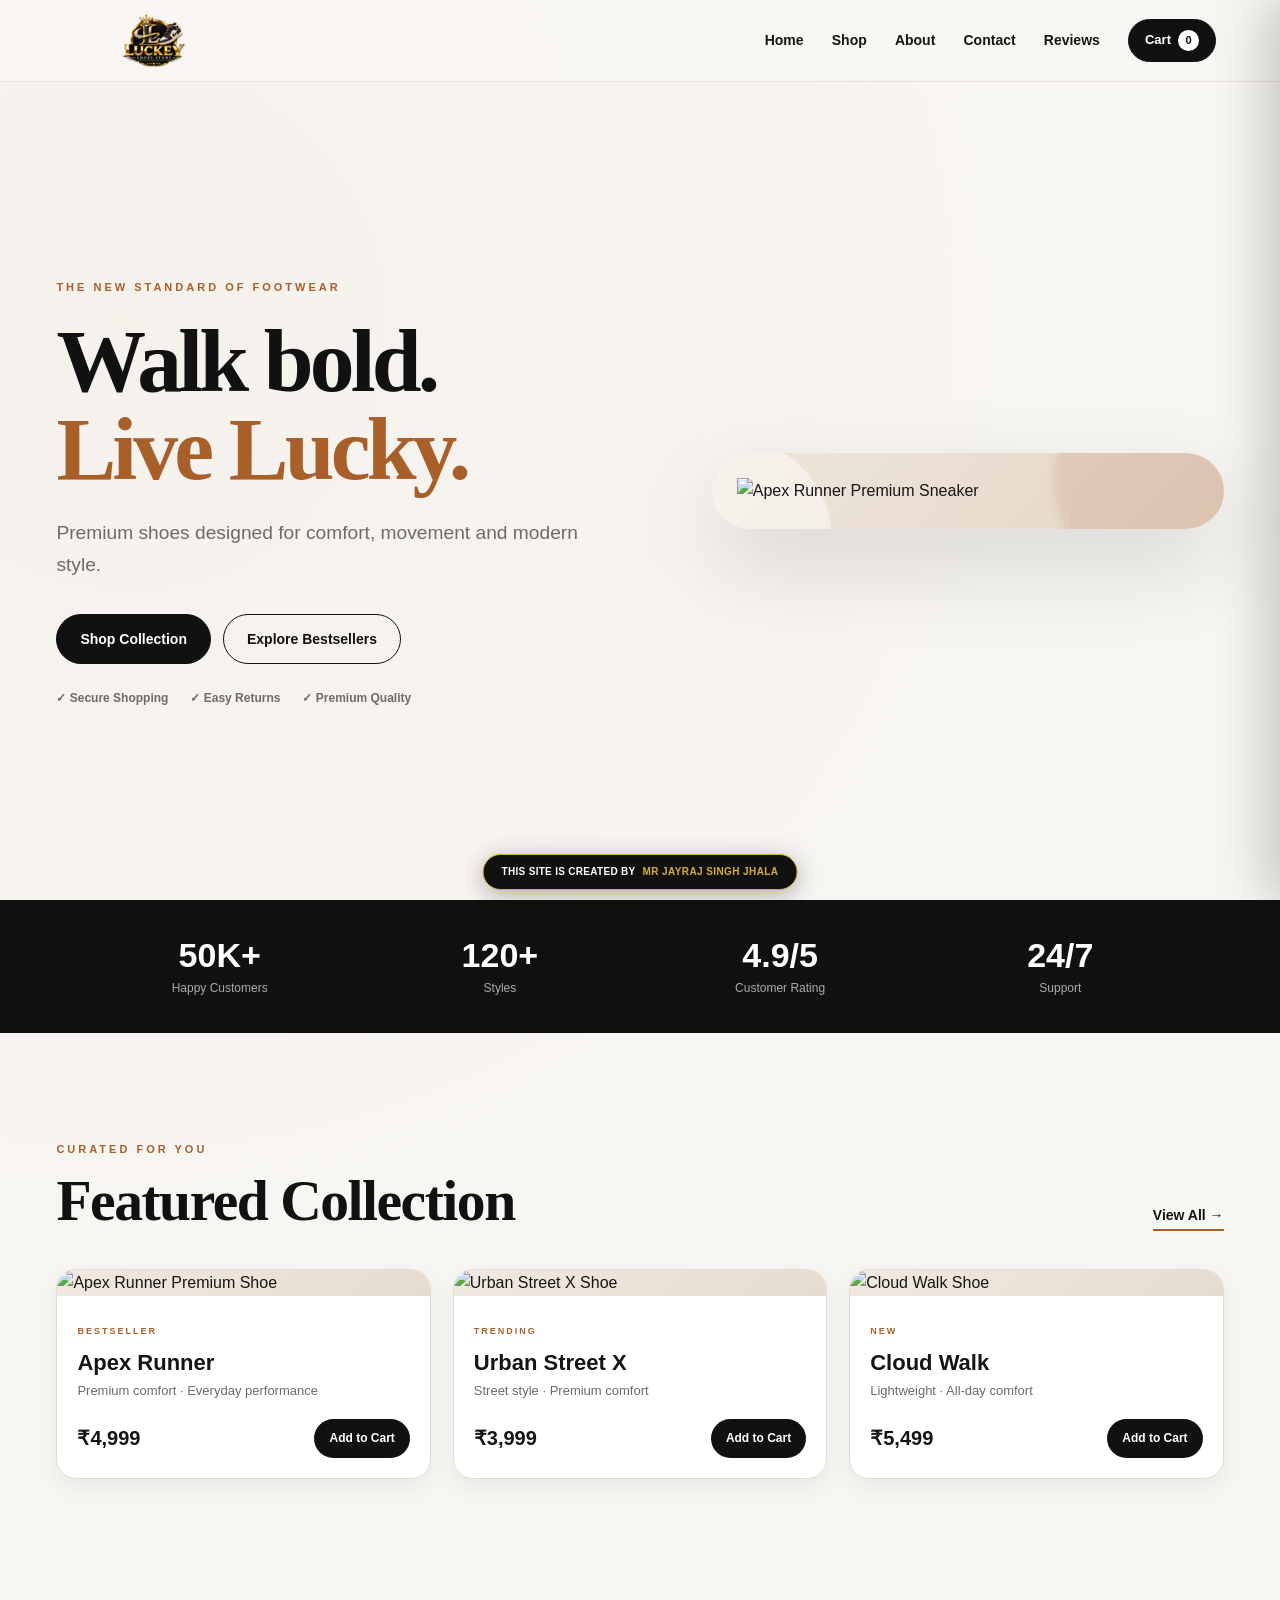
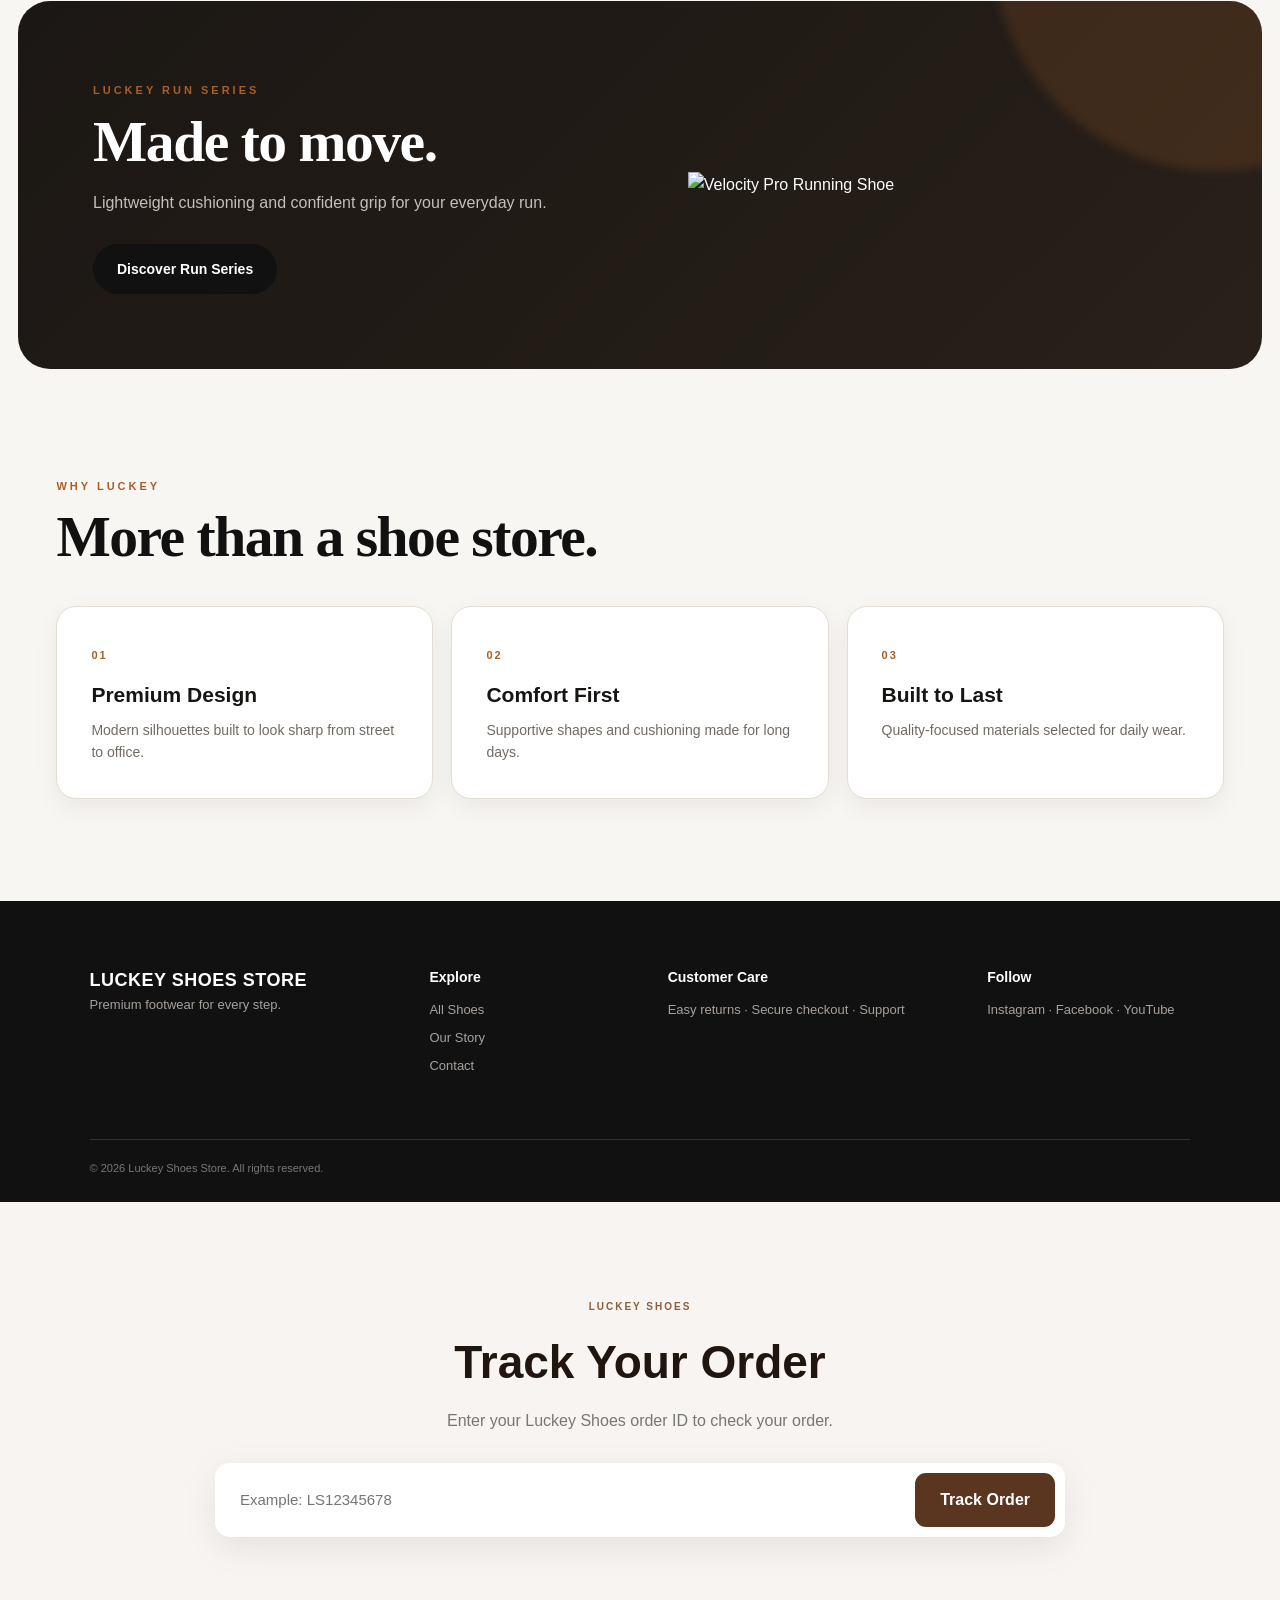
==== commit 4828f1af: "Add files via upload" ====
--- a/index.html
+++ b/index.html
@@ -2,11 +2,11 @@
 <html lang="en">
 <head>
 
-<link rel="icon" href="/assets/favicon.png" type="image/png">
-<link rel="shortcut icon" href="/assets/favicon.png" type="image/png">
+<link rel="icon" href="./assets/favicon.png" type="image/png">
+<link rel="shortcut icon" href="./assets/favicon.png" type="image/png">
 <link rel="apple-touch-icon" href="/assets/favicon.png">
 
-<link rel="icon" type="image/png" href="/favicon.png">
+<link rel="icon" type="image/png" href="./favicon.png">
 
 <!-- Open Graph Image -->
 <meta property="og:image" content="https://luckey-shoes-store.vercel.app/og-image.jpg">
@@ -204,7 +204,7 @@
   <header class="site-header">
 <a href="index.html" class="brand">
   <img
-    src="assets/logo.png"
+    src="./logo.png"
     alt="Luckey Shoes Store Logo">
 </a>
     <button
